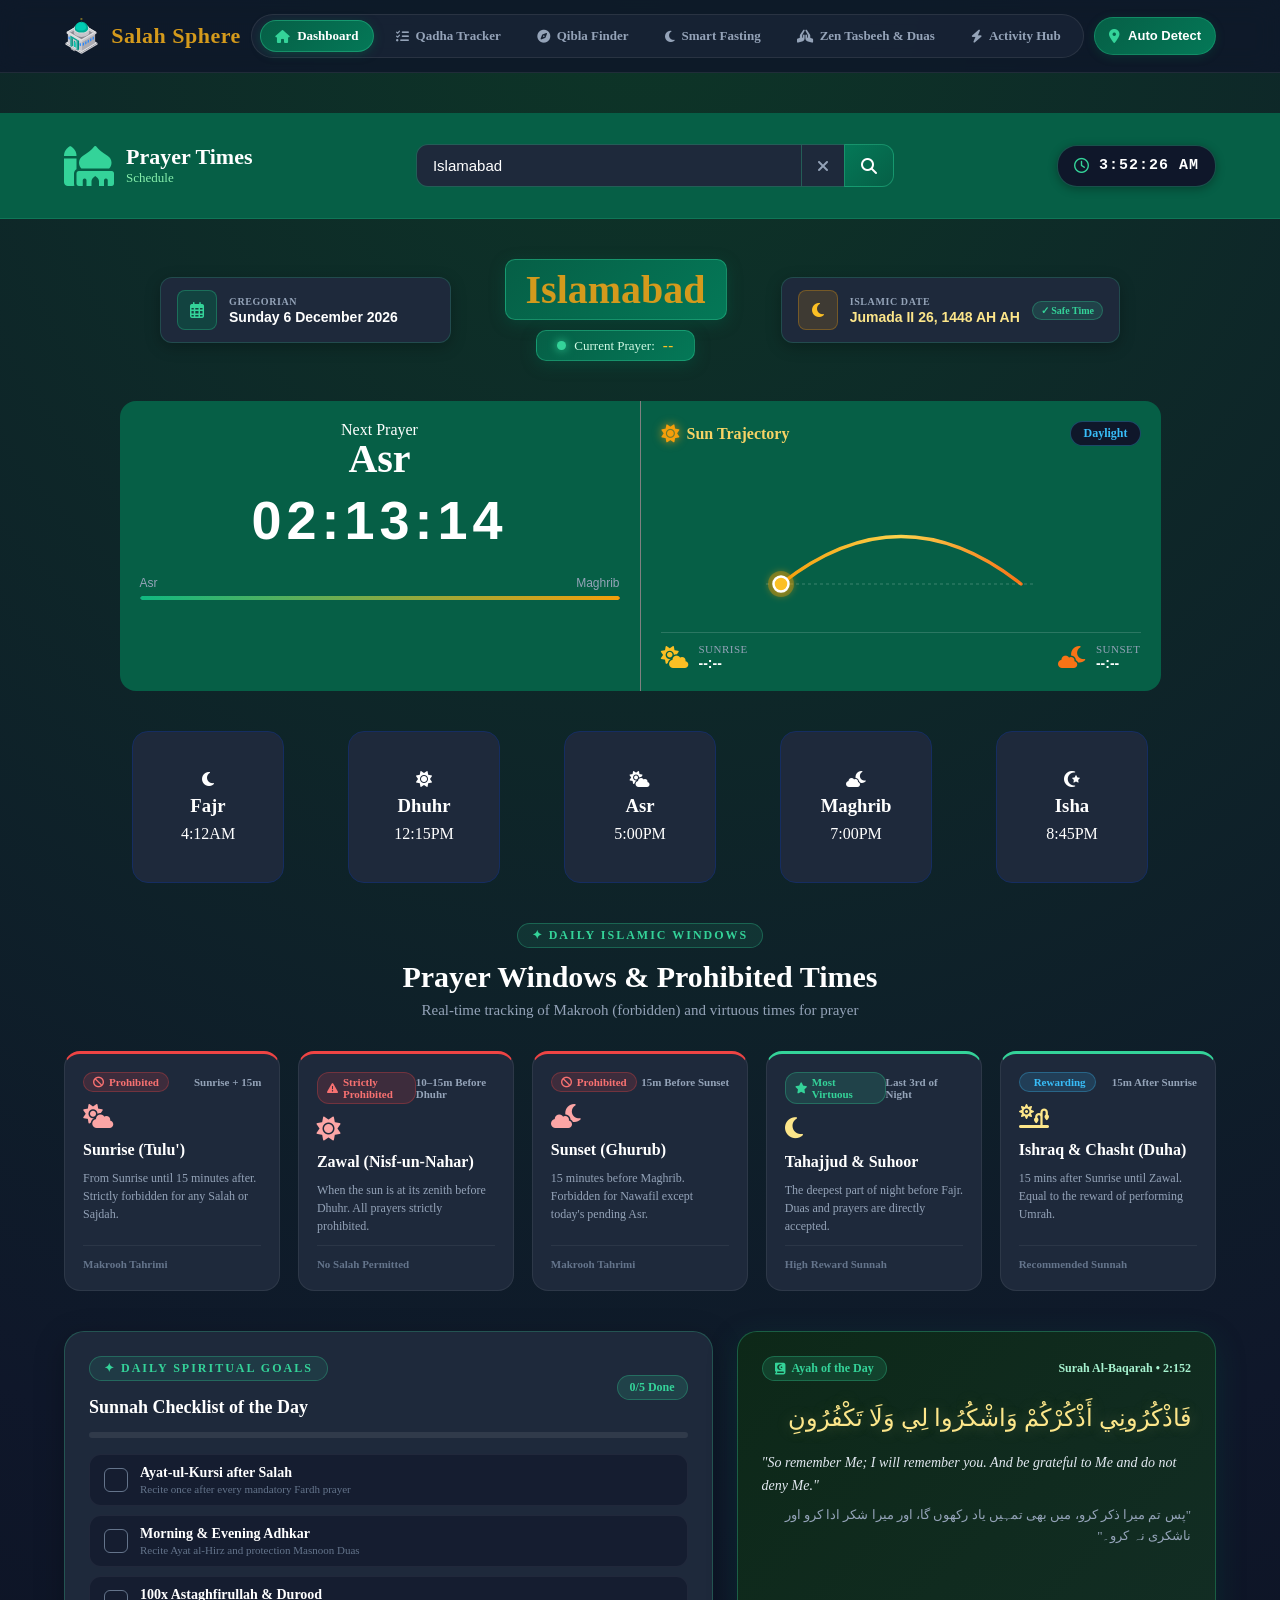
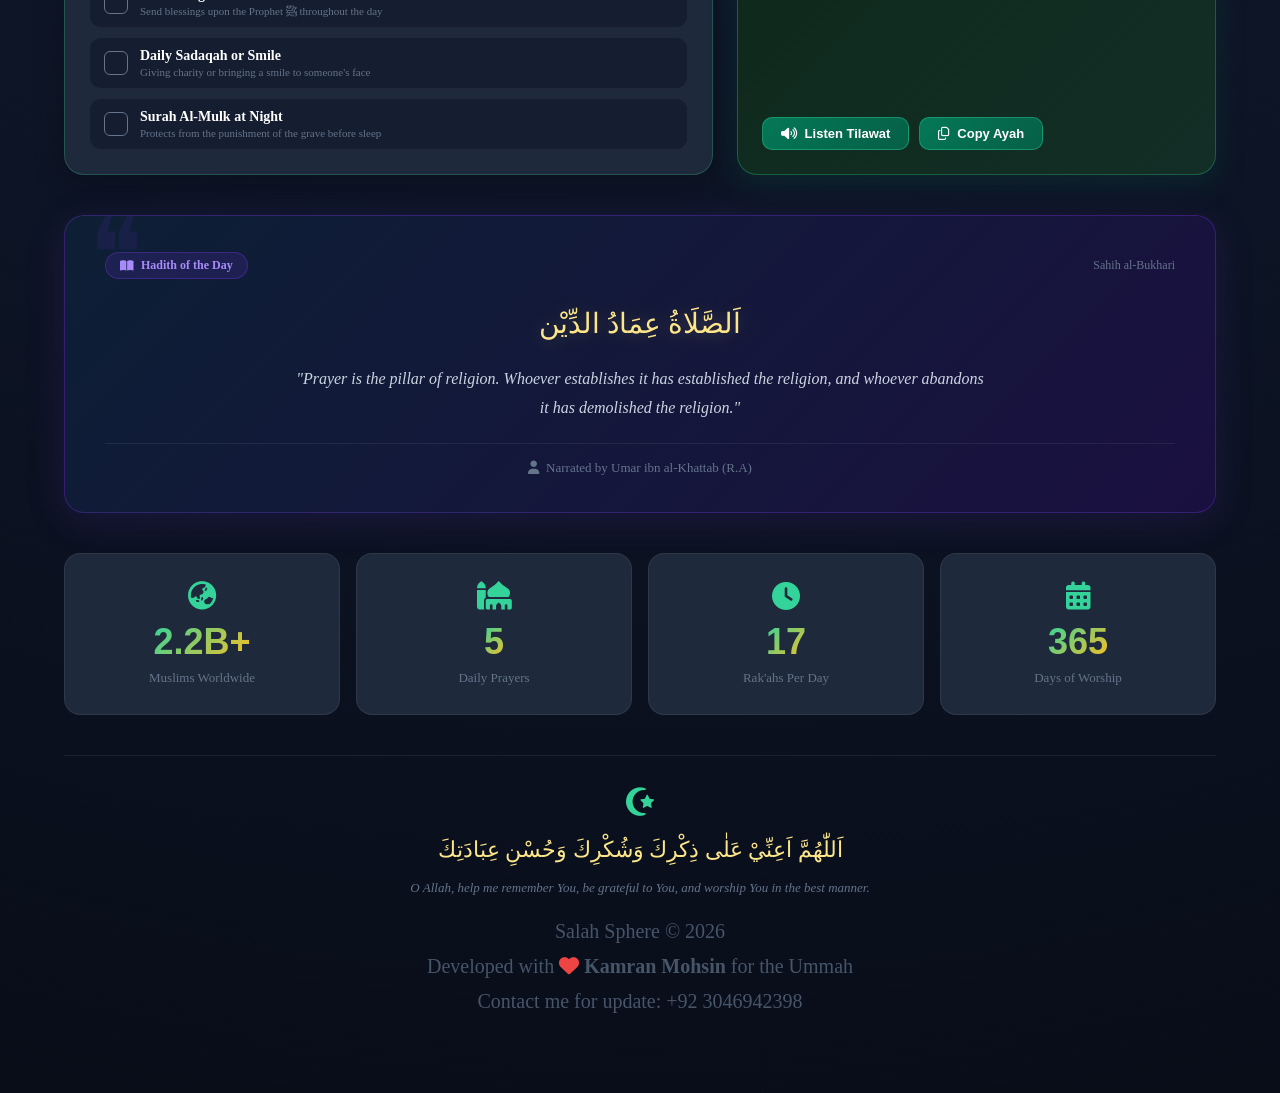
==== index.html @ 82a27ad9 "Renamed main.html to index.html for Vercel" ====
﻿<!doctype html>
<html lang="en">
  <head>
    <meta charset="UTF-8" />
    <meta name="viewport" content="width=device-width, initial-scale=1.0" />
    <title>Prayer Times App</title>
    <link href="style.css" rel="stylesheet" />
    <link
      rel="stylesheet"
      href="https://cdnjs.cloudflare.com/ajax/libs/font-awesome/6.5.1/css/all.min.css"
    />
    <link rel="icon" type="image/png" href="android-chrome-192x192.png" />
  </head>
  <body>
    <div class="map">
      <header>
        <div class="bar">
          <div class="nam">
            <img src="mosque-icon.svg" width="28" height="28" alt="Salah Sphere" />
            <p>Salah Sphere</p>
          </div>
          <nav class="nav-links">
            <a href="main.html" class="nav-item active"><i class="fa-solid fa-house"></i> <span>Dashboard</span></a>
            <a href="qadha.html" class="nav-item"><i class="fa-solid fa-list-check"></i> <span>Qadha Tracker</span></a>
            <a href="qibla.html" class="nav-item"><i class="fa-solid fa-compass"></i> <span>Qibla Finder</span></a>
            <a href="fasting.html" class="nav-item"><i class="fa-solid fa-moon"></i> <span>Smart Fasting</span></a>
            <a href="tasbeeh.html" class="nav-item"><i class="fa-solid fa-hands-praying"></i> <span>Zen Tasbeeh & Duas</span></a>
            <a href="activity.html" class="nav-item"><i class="fa-solid fa-bolt"></i> <span>Activity Hub</span></a>
          </nav>
          <div class="detect">
            <i class="fa-solid fa-location-dot"></i>
            <button class="fetch">Auto Detect</button>
          </div>
        </div>
      </header>
      <div class="second">
        <div class="second-container">
          <div class="navbar">
            <div class="mosq">
              <i class="fa-solid fa-mosque"></i>
              <div class="row">
                <h1>Prayer Times</h1>
                <p>Schedule</p>
              </div>
            </div>
          </div>
          <div class="search">
            <input type="text" value="Islamabad" placeholder="Enter City" />
            <div class="cut">
              <i class="fa-solid fa-xmark"></i>
            </div>
            <div class="glass">
              <i class="fa-solid fa-magnifying-glass"></i>
            </div>
          </div>
          <div class="clock">
            <i class="fa-regular fa-clock"></i>
            <b>3:40</b>
          </div>
        </div>
      </div>
      <div class="location">
        <div class="loc-col date-col">
          <div class="col-icon"><i class="fa-regular fa-calendar-days"></i></div>
          <div class="col-info">
            <span class="col-tag">Gregorian</span>
            <time>Wednesday, 23 September 2026</time>
          </div>
        </div>
        <div class="loc-col city-col">
          <p>Islamabad</p>
          <div class="current-prayer-btn">
            <span class="live-dot"></span>
            <span class="current-label">Current Prayer:</span>
            <span class="current-name">--</span>
          </div>
        </div>
        <div class="loc-col islamic-col">
          <div class="col-icon"><i class="fa-solid fa-moon"></i></div>
          <div class="col-info">
            <span class="col-tag">Islamic Date</span>
            <span class="islamic-date">--</span>
          </div>
          <span class="prayer-status-tag">✓ Safe Time</span>
        </div>
      </div>
      <div class="curve">
        <div class="pray">
          <p>Next Prayer</p>
          <h2>Asr</h2>
          <time>02:13:14</time>
          <div class="progress-container">
            <div class="progress-labels">
              <span class="label-left">Asr</span>
              <span class="label-right">Maghrib</span>
            </div>
            <div class="progress-track">
              <div class="progress-fill"></div>
            </div>
          </div>
        </div>
        <div class="divide"></div>
        <div class="sun">
          <div class="sun-container">
            <div class="sun-header">
              <p><i class="fa-solid fa-sun"></i> Sun Trajectory</p>
              <span class="sun-status">Daylight</span>
            </div>

            <div class="sun-arc-wrapper">
              <svg class="sun-svg" viewBox="0 0 300 130">
                <defs>
                  <linearGradient id="sunGradient" x1="0%" y1="0%" x2="100%" y2="0%">
                    <stop offset="0%" stop-color="#F59E0B" />
                    <stop offset="50%" stop-color="#FCD34D" />
                    <stop offset="100%" stop-color="#F97316" />
                  </linearGradient>
                  <filter id="sunGlow" x="-50%" y="-50%" width="200%" height="200%">
                    <feGaussianBlur stdDeviation="3" result="blur" />
                    <feComposite in="SourceGraphic" in2="blur" operator="over" />
                  </filter>
                </defs>
                <path id="sun-curve-bg" d="M 30,110 Q 150,15 270,110" fill="none" stroke="rgba(255,255,255,0.2)" stroke-dasharray="6,6" stroke-width="2.5" />
                  <path id="sun-curve-progress" d="M 30,110 Q 150,15 270,110" fill="none" stroke="url(#sunGradient)" stroke-width="3.5" stroke-linecap="round" />
                <line x1="15" y1="110" x2="285" y2="110" stroke="rgba(255,255,255,0.15)" stroke-width="1.5" stroke-dasharray="3,3" />
                <g id="moving-sun-group" transform="translate(30, 110)">
                  <circle r="13" fill="rgba(245, 158, 11, 0.35)" filter="url(#sunGlow)"></circle>
                  <circle r="7.5" fill="#FBBF24" stroke="#FFF" stroke-width="2.5"></circle>
                </g>
              </svg>
            </div>
            <div class="sun-times">
              <div class="sun-point sunrise-point">
                <i class="fa-solid fa-cloud-sun"></i>
                <div>
                  <span class="label">Sunrise</span>
                  <span class="time sunrise-time">--:--</span>
                </div>
              </div>
              <div class="sun-point sunset-point">
                <i class="fa-solid fa-cloud-moon"></i>
                <div>
                  <span class="label">Sunset</span>
                  <span class="time sunset-time">--:--</span>
                </div>
              </div>
            </div>
          </div>
        </div>
      </div>
      <div class="prayTimes">
        <div class="fajr">
          <i class="fa-solid fa-moon"></i>
          <h3>Fajr</h3>
          <time>4:12AM</time>
        </div>
        <div class="duhr">
          <i class="fa-solid fa-sun"></i>
          <h3>Dhuhr</h3>
          <time>12:15PM</time>
        </div>
        <div class="asr">
          <i class="fa-solid fa-cloud-sun"></i>
          <h3>Asr</h3>
          <time>5:00PM</time>
        </div>
        <div class="mgrib">
          <i class="fa-solid fa-cloud-moon"></i>
          <h3>Maghrib</h3>
          <time>7:00PM</time>
        </div>
        <div class="isha">
          <i class="fa-solid fa-star-and-crescent"></i>
          <h3>Isha</h3>
          <time>8:45PM</time>
        </div>
      </div>

      <section class="scroll-section windows-section">
        <div class="section-header reveal">
          <span class="section-badge">✦ Daily Islamic Windows</span>
          <h2>Prayer Windows & Prohibited Times</h2>
          <p>Real-time tracking of Makrooh (forbidden) and virtuous times for prayer</p>
        </div>
        <div class="windows-grid">
          <div class="window-card prohibited reveal">
            <div class="window-top">
              <span class="window-badge red"><i class="fa-solid fa-ban"></i> Prohibited</span>
              <span class="window-time" id="tulu-time">Sunrise + 15m</span>
            </div>
            <div class="window-icon"><i class="fa-solid fa-cloud-sun"></i></div>
            <h3>Sunrise (Tulu')</h3>
            <p>From Sunrise until 15 minutes after. Strictly forbidden for any Salah or Sajdah.</p>
            <div class="window-footer"><span class="badge-sub">Makrooh Tahrimi</span></div>
          </div>
          <div class="window-card prohibited reveal">
            <div class="window-top">
              <span class="window-badge red"><i class="fa-solid fa-triangle-exclamation"></i> Strictly Prohibited</span>
              <span class="window-time" id="zawal-window-time">10–15m Before Dhuhr</span>
            </div>
            <div class="window-icon"><i class="fa-solid fa-sun"></i></div>
            <h3>Zawal (Nisf-un-Nahar)</h3>
            <p>When the sun is at its zenith before Dhuhr. All prayers strictly prohibited.</p>
            <div class="window-footer"><span class="badge-sub">No Salah Permitted</span></div>
          </div>
          <div class="window-card prohibited reveal">
            <div class="window-top">
              <span class="window-badge red"><i class="fa-solid fa-ban"></i> Prohibited</span>
              <span class="window-time" id="ghurub-time">15m Before Sunset</span>
            </div>
            <div class="window-icon"><i class="fa-solid fa-cloud-moon"></i></div>
            <h3>Sunset (Ghurub)</h3>
            <p>15 minutes before Maghrib. Forbidden for Nawafil except today's pending Asr.</p>
            <div class="window-footer"><span class="badge-sub">Makrooh Tahrimi</span></div>
          </div>
          <div class="window-card blessed reveal">
            <div class="window-top">
              <span class="window-badge green"><i class="fa-solid fa-star"></i> Most Virtuous</span>
              <span class="window-time" id="tahajjud-time">Last 3rd of Night</span>
            </div>
            <div class="window-icon"><i class="fa-solid fa-moon"></i></div>
            <h3>Tahajjud & Suhoor</h3>
            <p>The deepest part of night before Fajr. Duas and prayers are directly accepted.</p>
            <div class="window-footer"><span class="badge-sub">High Reward Sunnah</span></div>
          </div>
          <div class="window-card blessed reveal">
            <div class="window-top">
              <span class="window-badge blue"><i class="fa-solid fa-sparkles"></i> Rewarding</span>
              <span class="window-time" id="duha-time">15m After Sunrise</span>
            </div>
            <div class="window-icon"><i class="fa-solid fa-sun-plant-wilt"></i></div>
            <h3>Ishraq & Chasht (Duha)</h3>
            <p>15 mins after Sunrise until Zawal. Equal to the reward of performing Umrah.</p>
            <div class="window-footer"><span class="badge-sub">Recommended Sunnah</span></div>
          </div>
        </div>
      </section>
      <section class="scroll-section daily-center-section">
        <div class="center-grid">
          <div class="sunnah-card reveal">
            <div class="sunnah-header">
              <div class="sunnah-title-wrap">
                <span class="section-badge">✦ Daily Spiritual Goals</span>
                <h3>Sunnah Checklist of the Day</h3>
              </div>
              <span class="sunnah-count-badge" id="sunnahProgressBadge">0/5 Done</span>
            </div>
            <div class="sunnah-bar-wrap">
              <div class="sunnah-bar-fill" id="sunnahBarFill"></div>
            </div>
            <div class="sunnah-list" id="sunnahList">
              <div class="sunnah-item" data-id="s1">
                <div class="check-box"><i class="fa-solid fa-check"></i></div>
                <div class="sunnah-info">
                  <b>Ayat-ul-Kursi after Salah</b>
                  <span>Recite once after every mandatory Fardh prayer</span>
                </div>
              </div>
              <div class="sunnah-item" data-id="s2">
                <div class="check-box"><i class="fa-solid fa-check"></i></div>
                <div class="sunnah-info">
                  <b>Morning & Evening Adhkar</b>
                  <span>Recite Ayat al-Hirz and protection Masnoon Duas</span>
                </div>
              </div>
              <div class="sunnah-item" data-id="s3">
                <div class="check-box"><i class="fa-solid fa-check"></i></div>
                <div class="sunnah-info">
                  <b>100x Astaghfirullah & Durood</b>
                  <span>Send blessings upon the Prophet ﷺ throughout the day</span>
                </div>
              </div>
              <div class="sunnah-item" data-id="s4">
                <div class="check-box"><i class="fa-solid fa-check"></i></div>
                <div class="sunnah-info">
                  <b>Daily Sadaqah or Smile</b>
                  <span>Giving charity or bringing a smile to someone's face</span>
                </div>
              </div>
              <div class="sunnah-item" data-id="s5">
                <div class="check-box"><i class="fa-solid fa-check"></i></div>
                <div class="sunnah-info">
                  <b>Surah Al-Mulk at Night</b>
                  <span>Protects from the punishment of the grave before sleep</span>
                </div>
              </div>
            </div>
          </div>
          <div class="ayah-card reveal">
            <div class="ayah-top">
              <span class="ayah-badge"><i class="fa-solid fa-quran"></i> Ayah of the Day</span>
              <span class="ayah-surah">Surah Al-Baqarah • 2:152</span>
            </div>
            <div class="ayah-arabic">فَاذْكُرُونِي أَذْكُرْكُمْ وَاشْكُرُوا لِي وَلَا تَكْفُرُونِ</div>
            <p class="ayah-trans">"So remember Me; I will remember you. And be grateful to Me and do not deny Me."</p>
            <p class="ayah-urdu">"پس تم میرا ذکر کرو، میں بھی تمہیں یاد رکھوں گا، اور میرا شکر ادا کرو اور ناشکری نہ کرو۔"</p>
            <div class="ayah-action-row" style="display:flex;gap:10px;flex-wrap:wrap;">
              <button class="copy-ayah-btn" id="playAyahBtn"><i class="fa-solid fa-volume-high"></i> <span>Listen Tilawat</span></button>
              <button class="copy-ayah-btn" id="copyAyahBtn"><i class="fa-regular fa-copy"></i> <span>Copy Ayah</span></button>
            </div>
          </div>
        </div>
      </section>

      <section class="scroll-section hadith-section reveal">
        <div class="hadith-card">
          <div class="hadith-top">
            <span class="hadith-badge"><i class="fa-solid fa-book-open"></i> Hadith of the Day</span>
            <span class="hadith-src">Sahih al-Bukhari</span>
          </div>
          <div class="hadith-arabic">اَلصَّلَاةُ عِمَادُ الدِّيْن</div>
          <p class="hadith-text">"Prayer is the pillar of religion. Whoever establishes it has established the religion, and whoever abandons it has demolished the religion."</p>
          <div class="hadith-footer">
            <span class="hadith-narrator"><i class="fa-solid fa-user"></i> Narrated by Umar ibn al-Khattab (R.A)</span>
          </div>
        </div>
      </section>

      <section class="scroll-section stats-section">
        <div class="stats-grid">
          <div class="stat-card reveal">
            <i class="fa-solid fa-earth-asia"></i>
            <div class="stat-num">2.2B+</div>
            <div class="stat-label">Muslims Worldwide</div>
          </div>
          <div class="stat-card reveal">
            <i class="fa-solid fa-mosque"></i>
            <div class="stat-num">5</div>
            <div class="stat-label">Daily Prayers</div>
          </div>
          <div class="stat-card reveal">
            <i class="fa-solid fa-clock"></i>
            <div class="stat-num">17</div>
            <div class="stat-label">Rak'ahs Per Day</div>
          </div>
          <div class="stat-card reveal">
            <i class="fa-solid fa-calendar-days"></i>
            <div class="stat-num">365</div>
            <div class="stat-label">Days of Worship</div>
          </div>
        </div>
      </section>

      <footer class="dash-footer reveal">
        <div class="footer-quote">
          <i class="fa-solid fa-star-and-crescent"></i>
          <p>اَللّٰهُمَّ اَعِنِّيْ عَلٰى ذِكْرِكَ وَشُكْرِكَ وَحُسْنِ عِبَادَتِكَ</p>
          <span>O Allah, help me remember You, be grateful to You, and worship You in the best manner.</span>
        </div>
        <div class="footer-links">
          <span>Salah Sphere © 2026</span>
          <span>Developed with <i class="fa-solid fa-heart" style="color:#ef4444"></i> <b>Kamran Mohsin</b> for the Ummah</span>
          <span>Contact me for update: +92 3046942398</span>
        </div>
      </footer>
    </div>
  </body>
  <script src="portfolio.js"></script>
</html>
---- style.css ----
*{
    margin: 0;
    padding: 0;
}
body{
    display: flex;
    justify-content: center;
    align-items: center;
    min-height: 100vh;
}
.map{
    min-height: 100vh;
    width: 100%;
    background: radial-gradient(circle at 50% 0%, #0d3527 0%, #0F172A 55%, #080d18 100%);
    color: #FFFFFF;
    display: flex;
    flex-direction: column;
    align-items: center;
    gap: 2.5rem;
    padding-bottom: 4rem;
}
header{
    width: 100%;
    height: 72px;
    background: rgba(15, 23, 42, 0.85);
    backdrop-filter: blur(12px);
    border-bottom: 1px solid rgba(255, 255, 255, 0.08);
    display: flex;
    justify-content: center;
    align-items: center;
    position: sticky;
    top: 0;
    z-index: 100;
}
.bar{
    width: 90%;
    max-width: 1250px;
    display: flex;
    flex-direction: row;
    align-items: center;
    justify-content: space-between;
}
.nam{
    display: flex;
    align-items: center;
    gap: 12px;
    cursor: pointer;
}
.nam img{
    height: 2.2rem;
    width: 2.2rem;
    border-radius: 6px;
}
.nam p{
    color: #d49a1c;
    font-weight: 800;
    font-size: 22px;
    letter-spacing: 0.5px;
}
.nav-links{
    display: flex;
    align-items: center;
    gap: 8px;
    background: rgba(30, 41, 59, 0.6);
    padding: 5px 8px;
    border-radius: 30px;
    border: 1px solid rgba(255, 255, 255, 0.08);
}
.nav-item{
    display: flex;
    align-items: center;
    gap: 7px;
    color: #94a3b8;
    text-decoration: none;
    padding: 7px 14px;
    border-radius: 20px;
    font-size: 13px;
    font-weight: 600;
    transition: all 0.25s ease;
}
.nav-item i{
    font-size: 13px;
}
.nav-item:hover{
    color: #ffffff;
    background: rgba(255, 255, 255, 0.08);
}
.nav-item.active{
    color: #ffffff;
    background: linear-gradient(135deg, #065F46 0%, #047857 100%);
    border: 1px solid rgba(52, 211, 153, 0.4);
    box-shadow: 0 2px 10px rgba(6, 95, 70, 0.5);
}
.nav-item.active i{
    color: #34d399;
}
.detect{
    display: flex;
    background: linear-gradient(135deg, #065F46 0%, #047857 100%);
    height: 2.3rem;
    padding: 0 14px;
    gap: 8px;
    justify-content: center;
    align-items: center;
    border-radius: 20px;
    border: 1px solid rgba(52, 211, 153, 0.3);
    box-shadow: 0 2px 10px rgba(6, 95, 70, 0.3);
    transition: all 0.25s ease;
    cursor: pointer;
}
.detect:hover{
    transform: translateY(-2px);
    box-shadow: 0 4px 15px rgba(16, 185, 129, 0.4);
    border-color: #34d399;
}
.detect i{
    color: #34d399;
    font-size: 14px;
}
.detect button{
    background: transparent;
    color: #FFFFFF;
    outline: none;
    border: none;
    font-size: 13px;
    font-weight: 700;
    cursor: pointer;
}
.second{
    width: 100%;
    min-height: 85px;
    display: flex;
    justify-content: center;
    align-items: center;
    background: #065F46;
    border-bottom: 1px solid rgba(52, 211, 153, 0.2);
    padding: 10px 0;
}
.second-container{
    width: 90%;
    max-width: 1250px;
    display: flex;
    justify-content: space-between;
    align-items: center;
}
.navbar{
    display: flex;
    flex-direction: column;
    justify-content: center;
}
.mosq{
    display: flex;
    flex-direction: row;
    align-items: center;
    gap: 12px;
}
.mosq i{
    font-size: 40px;
    color: #34d399;
}
.mosq h1{
    font-size: 22px;
    font-weight: 800;
    color: #ffffff;
    line-height: 1.1;
}
.mosq p{
    font-size: 13px;
    color: #86efac;
}
.search{
    display: flex;
    flex-direction: row;
    align-items: center;
    background: transparent;
    position: relative;
}
.search input{
    height: 1.4rem;
    width: 22rem;
    color: #ffffff;
    background-color: #1E293B;
    font-size: 15px;
    padding: 0.6rem 1rem;
    border-radius: 12px;
    border: 1px solid rgba(52, 211, 153, 0.3);
    outline: none;
    border-top-right-radius: 0;
    border-bottom-right-radius: 0;
    transition: all 0.3s ease;
}
.search input:focus{
    border-color: #34d399;
    box-shadow: 0 0 10px rgba(52, 211, 153, 0.3);
}
.search .cut{
    display: flex;
    justify-content: center;
    align-items: center;
    height: 2.6rem;
    width: 2.6rem;
    background-color: #1E293B;
    border: 1px solid rgba(52, 211, 153, 0.3);
    border-left: none;
    border-right: none;
    color: #94a3b8;
    cursor: pointer;
    transition: all 0.2s ease;
}
.search .cut:hover{
    color: #ef4444;
}
.search .glass{
    display: flex;
    justify-content: center;
    align-items: center;
    height: 2.6rem;
    width: 3rem;
    background: linear-gradient(135deg, #047857 0%, #065F46 100%);
    border: 1px solid rgba(52, 211, 153, 0.4);
    border-top-right-radius: 12px;
    border-bottom-right-radius: 12px;
    color: #ffffff;
    cursor: pointer;
    transition: all 0.2s ease;
}
.search .glass:hover{
    background: #10b981;
}
.clock{
    height: 40px;
    padding: 0 16px;
    background-color: #0F172A;
    border: 1px solid rgba(52, 211, 153, 0.3);
    justify-content: center;
    align-items: center;
    display: flex;
    gap: 10px;
    border-radius: 20px;
    box-shadow: 0 2px 10px rgba(0, 0, 0, 0.3);
}
.clock i{
    color: #34d399;
    font-size: 15px;
}
.clock b{
    font-family: 'Poppins', monospace;
    font-size: 15px;
    letter-spacing: 1px;
    color: #ffffff;
}
.location p{
    font-weight: bolder;
    color: rgb(212, 154, 28);
    font-size: 40px;
    box-shadow: 0 4px 15px rgba(6, 95, 70, 0.4);
     background: linear-gradient(135deg, #065F46 0%, #047857 100%);
    border: 1px solid rgba(52, 211, 153, 0.4);
    padding: 6px 20px;
    border-radius: 10px;
    transition: all 0.3s ease;
}
.location {
    width: 60rem;
    display: flex;
    flex-direction: row;
    justify-content: space-between;
    align-items: center;
    gap: 1.5rem;
}
.loc-col {
    flex: 1;
    display: flex;
    align-items: center;
    gap: 12px;
    background: #1E293B;
    border: 1px solid rgba(52, 211, 153, 0.2);
    padding: 12px 16px;
    border-radius: 12px;
    box-shadow: 0 4px 15px rgba(0, 0, 0, 0.25);
    transition: all 0.3s ease;
}
.loc-col:hover {
    border-color: rgba(52, 211, 153, 0.5);
    transform: translateY(-2px);
}
.city-col {
    flex: 1.1;
    flex-direction: column;
    justify-content: center;
    background: transparent;
    border: none;
    box-shadow: none;
    padding: 0;
    gap: 6px;
}
.city-col:hover {
    transform: none;
    border-color: transparent;
}
.col-icon {
    height: 38px;
    width: 38px;
    min-width: 38px;
    background: rgba(6, 95, 70, 0.5);
    border: 1px solid rgba(52, 211, 153, 0.3);
    border-radius: 8px;
    display: flex;
    justify-content: center;
    align-items: center;
    color: #34d399;
    font-size: 16px;
}
.islamic-col .col-icon {
    color: #fbbf24;
    background: rgba(245, 158, 11, 0.15);
    border-color: rgba(245, 158, 11, 0.3);
}
.col-info {
    display: flex;
    flex-direction: column;
    gap: 2px;
}
.col-tag {
    font-size: 10px;
    text-transform: uppercase;
    letter-spacing: 0.6px;
    color: #94a3b8;
    font-weight: 600;
}
.location time, .islamic-date {
    font-size: 14px;
    font-weight: 700;
    color: #ffffff;
    font-family: 'Poppins', sans-serif;
    white-space: nowrap;
}
.islamic-date {
    color: #fde68a;
}
.prayer-status-tag {
    margin-left: auto;
    font-size: 10px;
    font-weight: 600;
    color: #34d399;
    background: rgba(52, 211, 153, 0.15);
    border: 1px solid rgba(52, 211, 153, 0.3);
    padding: 3px 8px;
    border-radius: 12px;
    white-space: nowrap;
}
.current-prayer-btn {
    display: inline-flex;
    align-items: center;
    gap: 8px;
    background: linear-gradient(135deg, #065F46 0%, #047857 100%);
    border: 1px solid rgba(52, 211, 153, 0.4);
    padding: 6px 20px;
    border-radius: 10px;
    color: #ffffff;
    box-shadow: 0 4px 15px rgba(6, 95, 70, 0.4);
    margin-top: 4px;
    transition: all 0.3s ease;
}
.current-prayer-btn:hover,.location p:hover {
    transform: translateY(-2px);
    box-shadow: 0 6px 20px rgba(16, 185, 129, 0.5);
    border-color: #34d399;
}
.current-prayer-btn .live-dot {
    height: 9px;
    width: 9px;
    background-color: #34d399;
    border-radius: 50%;
    display: inline-block;
    box-shadow: 0 0 10px #34d399;
    animation: pulse-dot 1.8s infinite;
}
@keyframes pulse-dot {
    0% { transform: scale(0.95); box-shadow: 0 0 0 0 rgba(52, 211, 153, 0.7); }
    70% { transform: scale(1.15); box-shadow: 0 0 0 7px rgba(52, 211, 153, 0); }
    100% { transform: scale(0.95); box-shadow: 0 0 0 0 rgba(52, 211, 153, 0); }
}
.current-prayer-btn .current-label {
    font-size: 13px;
    color: #d1fae5;
    font-weight: 500;
}
.current-prayer-btn .current-name {
    font-size: 15px;
    font-weight: 700;
    color: #fbbf24;
    letter-spacing: 0.5px;
}
.curve{
    display: flex;
    flex-direction: row;
}
.pray{
    height: 250px;
    width: 30rem;
    background-color: #065F46;
    display: flex;
    flex-direction: column;
    align-items: center;
    /* margin-right: 14rem; */
    border-radius: 1rem;
    padding: 20px;
    border-top-right-radius: 0%;
    border-bottom-right-radius: 0%;
}
.sun{
    height: 250px;
    width: 30rem;
    background-color: #065F46;
    padding: 20px;
    border-radius: 1rem;
    border-top-left-radius: 0%;
    border-bottom-left-radius: 0%;
    display: flex;
    flex-direction: column;
}
.sun-container {
    height: 100%;
    width: 100%;
    display: flex;
    flex-direction: column;
    justify-content: space-between;
}
/*Title and Daylight status badge */
.sun-header {
    display: flex;
    justify-content: space-between;
    align-items: center;
}
.sun-header p {
    font-size: 16px;
    font-weight: bold;
    color: #f6d365;
    display: flex;
    align-items: center;
    gap: 8px;
}
.sun-header p i {
    color: #f59e0b;
    font-size: 18px;
    filter: drop-shadow(0 0 5px rgba(245, 158, 11, 0.8));
}
.sun-status {
    background-color: #0F172A;
    color: #38bdf8;
    padding: 4px 12px;
    border-radius: 15px;
    font-size: 12px;
    font-weight: 600;
    border: 1px solid rgba(56, 189, 248, 0.3);
}

/* Arc Wrapper & SVG Curve */
.sun-arc-wrapper {
    width: 100%;
    display: flex;
    justify-content: center;
    align-items: center;
    margin: 5px 0;
}
.sun-svg {
    width: 100%;
    height: 130px;
    overflow: visible;
}

/* Bottom Sunrise and Sunset Points */
.sun-times {
    display: flex;
    justify-content: space-between;
    align-items: center;
    border-top: 1px solid rgba(255, 255, 255, 0.15);
    padding-top: 10px;
}
.sun-point {
    display: flex;
    align-items: center;
    gap: 10px;
}
.sun-point i {
    font-size: 22px;
}
.sunrise-point i {
    color: #fbbf24;
}
.sunset-point i {
    color: #f97316;
}
.sun-point .label {
    display: block;
    font-size: 11px;
    color: #94a3b8;
    text-transform: uppercase;
    letter-spacing: 0.5px;
}
.sun-point .time {
    display: block;
    font-size: 14px;
    font-weight: bold;
    color: #ffffff;
    font-family: 'Poppins', sans-serif;
}
.divide{
    width: 1px;
    height: 290px;
    background-color: gray;
}
.pray h2{
    font-weight: 800;
    font-weight: bolder;
    font-size: 40px;
    line-height: 1;
}
.pray time{
    font-weight: bolder;
    font-size: 54px;
    font-weight: 800;
    letter-spacing: 5px;
    font-variant-numeric: tabular-nums;
    font-family: 'Poppins', sans-serif;
    margin-top: 10px;
}
.progress-container {
  width: 100%;
  margin-top: 25px;
  font-family: sans-serif;
}
.progress-labels {
  display: flex;
  justify-content: space-between;
  margin-bottom: 6px;
  font-size: 12px;
  color: #94a3b8; 
  font-weight: 500;
}
.progress-track {
  width: 100%;
  height: 4px;
  background-color: #1e293b; 
  border-radius: 10px;
  overflow: hidden;
}
.progress-fill {
  height: 100%;
  background: linear-gradient(90deg, #10b981 0%, #f59e0b 100%); 
  border-radius: 10px;
  transition: width 0.4s ease-in-out;
}
.fajr,.duhr,.asr,.mgrib,.isha{
    height: 150px;
    width: 150px;
    background-color: #1E293B;
    border: 1px solid rgb(21, 45, 97);
    border-radius: 1rem;
    display: flex;
    flex-direction: column;
    justify-content: center;
    align-items: center;
    gap: 0.50rem;
    transition: all 0.3s ease-in-out;
}
.prayTimes{
    display: flex;
    gap: 4rem;
}
.prayTimes .active-prayer {
    border-color: #22c55e !important;
    background: linear-gradient(180deg, #0d3822 0%, #082114 100%) !important;
    box-shadow: 0 0 10px rgba(34, 197, 94, 0.6), inset 0 0 10px rgba(34, 197, 94, 0.25);
    transform: translateY(1px) scale(1.00);
}
.prayTimes .active-prayer i {
    color: #4ade80 !important;
    filter: drop-shadow(0 0 6px rgba(74, 222, 128, 0.8));
}
.prayTimes .active-prayer h3 {
    color: #ffffff;
    font-weight: bold;
}
.prayTimes .active-prayer time {
    color: #86efac;
    font-weight: bold;
}
.reveal {
    opacity: 0;
    transform: translateY(40px);
    transition: opacity 0.7s ease, transform 0.7s ease;
}
.reveal.visible {
    opacity: 1;
    transform: translateY(0);
}
.scroll-section {
    width: 90%;
    max-width: 1250px;
}
.section-header {
    text-align: center;
    margin-bottom: 2rem;
}
.section-badge {
    font-size: 12px;
    font-weight: 700;
    color: #34d399;
    letter-spacing: 2px;
    text-transform: uppercase;
    background: rgba(52, 211, 153, 0.1);
    border: 1px solid rgba(52, 211, 153, 0.3);
    padding: 4px 14px;
    border-radius: 20px;
    display: inline-block;
    margin-bottom: 12px;
}
.section-header h2 {
    font-size: 30px;
    font-weight: 800;
    color: #ffffff;
    margin-bottom: 8px;
}
.section-header p {
    font-size: 15px;
    color: #94a3b8;
    background: none;
    border: none;
    box-shadow: none;
    padding: 0;
    border-radius: 0;
}
.windows-grid {
    display: grid;
    grid-template-columns: repeat(auto-fit, minmax(200px, 1fr));
    gap: 1.1rem;
}
.window-card {
    background: #1E293B;
    border: 1px solid rgba(255,255,255,0.07);
    border-radius: 16px;
    padding: 18px;
    display: flex;
    flex-direction: column;
    gap: 10px;
    position: relative;
    transition: all 0.3s ease;
}
.window-card:hover {
    transform: translateY(-4px);
    box-shadow: 0 10px 25px rgba(0,0,0,0.3);
}
.window-card.prohibited {
    border-top: 3px solid #ef4444;
}
.window-card.prohibited:hover {
    border-color: #ef4444;
    box-shadow: 0 10px 25px rgba(239, 68, 68, 0.15);
}
.window-card.blessed {
    border-top: 3px solid #34d399;
}
.window-card.blessed:hover {
    border-color: #34d399;
    box-shadow: 0 10px 25px rgba(52, 211, 153, 0.15);
}
.window-top {
    display: flex;
    justify-content: space-between;
    align-items: center;
}
.window-badge {
    font-size: 11px;
    font-weight: 700;
    padding: 3px 9px;
    border-radius: 12px;
    display: flex;
    align-items: center;
    gap: 5px;
}
.window-badge.red {
    color: #f87171;
    background: rgba(239, 68, 68, 0.15);
    border: 1px solid rgba(239, 68, 68, 0.3);
}
.window-badge.green {
    color: #34d399;
    background: rgba(52, 211, 153, 0.15);
    border: 1px solid rgba(52, 211, 153, 0.3);
}
.window-badge.blue {
    color: #38bdf8;
    background: rgba(56, 189, 248, 0.15);
    border: 1px solid rgba(56, 189, 248, 0.3);
}
.window-time {
    font-size: 11px;
    color: #94a3b8;
    font-weight: 600;
}
.window-icon {
    font-size: 24px;
    color: #fde68a;
    margin-top: 2px;
}
.window-card.prohibited .window-icon {
    color: #fca5a5;
}
.window-card h3 {
    font-size: 16px;
    font-weight: 700;
    color: #ffffff;
}
.window-card p {
    font-size: 12px;
    color: #94a3b8;
    line-height: 1.5;
    background: none;
    border: none;
    padding: 0;
    box-shadow: none;
}
.window-footer {
    margin-top: auto;
    padding-top: 8px;
    border-top: 1px solid rgba(255,255,255,0.06);
}
.badge-sub {
    font-size: 11px;
    font-weight: 600;
    color: #64748b;
}
.daily-center-section {
    padding: 0;
}
.center-grid {
    display: grid;
    grid-template-columns: 1.15fr 0.85fr;
    gap: 1.5rem;
}
.sunnah-card {
    background: #1E293B;
    border: 1px solid rgba(52, 211, 153, 0.25);
    border-radius: 20px;
    padding: 24px;
    box-shadow: 0 8px 30px rgba(0,0,0,0.25);
}
.sunnah-header {
    display: flex;
    justify-content: space-between;
    align-items: center;
    margin-bottom: 14px;
}
.sunnah-title-wrap h3 {
    font-size: 18px;
    font-weight: 800;
    color: #ffffff;
    margin-top: 4px;
}
.sunnah-count-badge {
    font-size: 12px;
    font-weight: 700;
    color: #34d399;
    background: rgba(52, 211, 153, 0.15);
    border: 1px solid rgba(52, 211, 153, 0.3);
    padding: 4px 12px;
    border-radius: 14px;
}
.sunnah-bar-wrap {
    height: 6px;
    width: 100%;
    background: rgba(255,255,255,0.08);
    border-radius: 10px;
    overflow: hidden;
    margin-bottom: 16px;
}
.sunnah-bar-fill {
    height: 100%;
    width: 0%;
    background: linear-gradient(90deg, #10b981, #34d399);
    border-radius: 10px;
    transition: width 0.4s ease;
}
.sunnah-list {
    display: flex;
    flex-direction: column;
    gap: 9px;
}
.sunnah-item {
    display: flex;
    align-items: center;
    gap: 12px;
    padding: 10px 14px;
    background: rgba(15, 23, 42, 0.6);
    border: 1px solid rgba(255,255,255,0.05);
    border-radius: 12px;
    cursor: pointer;
    transition: all 0.2s ease;
}
.sunnah-item:hover {
    background: rgba(15, 23, 42, 0.9);
    border-color: rgba(52, 211, 153, 0.3);
    transform: translateX(3px);
}
.sunnah-item .check-box {
    height: 22px;
    width: 22px;
    min-width: 22px;
    border-radius: 6px;
    border: 1.5px solid #64748b;
    display: flex;
    justify-content: center;
    align-items: center;
    color: transparent;
    font-size: 11px;
    transition: all 0.2s ease;
}
.sunnah-item.done .check-box {
    background: #10b981;
    border-color: #10b981;
    color: #ffffff;
}
.sunnah-info {
    display: flex;
    flex-direction: column;
    gap: 2px;
}
.sunnah-info b {
    font-size: 14px;
    color: #ffffff;
    font-weight: 600;
    transition: color 0.2s ease;
}
.sunnah-item.done .sunnah-info b {
    color: #94a3b8;
    text-decoration: line-through;
}
.sunnah-info span {
    font-size: 11px;
    color: #64748b;
}
.ayah-card {
    background: linear-gradient(135deg, #0d2818 0%, #132e26 100%);
    border: 1px solid rgba(52, 211, 153, 0.3);
    border-radius: 20px;
    padding: 24px;
    display: flex;
    flex-direction: column;
    justify-content: space-between;
    box-shadow: 0 8px 30px rgba(6, 95, 70, 0.25);
}
.ayah-top {
    display: flex;
    justify-content: space-between;
    align-items: center;
    margin-bottom: 16px;
}
.ayah-badge {
    font-size: 12px;
    font-weight: 700;
    color: #34d399;
    background: rgba(52, 211, 153, 0.15);
    border: 1px solid rgba(52, 211, 153, 0.3);
    padding: 4px 12px;
    border-radius: 14px;
    display: flex;
    align-items: center;
    gap: 6px;
}
.ayah-surah {
    font-size: 12px;
    color: #a7f3d0;
    font-weight: 600;
}
.ayah-arabic {
    font-size: 24px;
    color: #fde68a;
    font-family: 'Amiri', 'Traditional Arabic', serif;
    direction: rtl;
    line-height: 1.8;
    margin-bottom: 12px;
    text-shadow: 0 0 15px rgba(253, 230, 138, 0.25);
}
.ayah-trans {
    font-size: 14px;
    color: #e2e8f0;
    line-height: 1.6;
    margin-bottom: 8px;
    font-style: italic;
    background: none;
    border: none;
    padding: 0;
    box-shadow: none;
}
.ayah-urdu {
    font-size: 13px;
    color: #94a3b8;
    direction: rtl;
    line-height: 1.6;
    margin-bottom: 18px;
    font-family: 'Amiri', serif;
    background: none;
    border: none;
    padding: 0;
    box-shadow: none;
}
.ayah-action-row {
    margin-top: auto;
}
.copy-ayah-btn {
    background: linear-gradient(135deg, #047857 0%, #065F46 100%);
    color: #ffffff;
    border: 1px solid rgba(52, 211, 153, 0.4);
    padding: 8px 18px;
    border-radius: 10px;
    cursor: pointer;
    display: inline-flex;
    align-items: center;
    gap: 8px;
    font-weight: 600;
    font-size: 13px;
    transition: all 0.2s ease;
}
.copy-ayah-btn:hover {
    background: #10b981;
    transform: translateY(-2px);
    box-shadow: 0 4px 15px rgba(16, 185, 129, 0.4);
}
.current-prayer-btn.no-prayer-active {
    background: linear-gradient(135deg, #1e293b 0%, #334155 100%);
    border-color: rgba(245, 158, 11, 0.4);
    box-shadow: 0 4px 15px rgba(0, 0, 0, 0.3);
}
.current-prayer-btn.no-prayer-active .live-dot {
    background-color: #f59e0b;
    box-shadow: 0 0 10px #f59e0b;
    animation: pulse-amber 1.8s infinite;
}
@keyframes pulse-amber {
    0% { transform: scale(0.95); box-shadow: 0 0 0 0 rgba(245, 158, 11, 0.7); }
    70% { transform: scale(1.15); box-shadow: 0 0 0 7px rgba(245, 158, 11, 0); }
    100% { transform: scale(0.95); box-shadow: 0 0 0 0 rgba(245, 158, 11, 0); }
}
@media (max-width: 900px) {
    .center-grid {
        grid-template-columns: 1fr;
    }
}
.hadith-section {
    padding: 0;
}
.hadith-card {
    background: linear-gradient(135deg, #0d1f35 0%, #1a1040 100%);
    border: 1px solid rgba(124, 58, 237, 0.3);
    border-radius: 20px;
    padding: 36px 40px;
    text-align: center;
    box-shadow: 0 8px 40px rgba(124, 58, 237, 0.15);
    position: relative;
    overflow: hidden;
}
.hadith-card::after {
    content: '❝';
    position: absolute;
    top: -10px;
    left: 24px;
    font-size: 100px;
    color: rgba(124, 58, 237, 0.1);
    font-family: serif;
    line-height: 1;
}
.hadith-top {
    display: flex;
    justify-content: space-between;
    align-items: center;
    margin-bottom: 20px;
}
.hadith-badge {
    font-size: 12px;
    font-weight: 700;
    color: #a78bfa;
    background: rgba(124, 58, 237, 0.15);
    border: 1px solid rgba(124, 58, 237, 0.3);
    padding: 5px 14px;
    border-radius: 20px;
    display: flex;
    align-items: center;
    gap: 7px;
}
.hadith-src {
    font-size: 12px;
    color: #64748b;
}
.hadith-arabic {
    font-size: 28px;
    color: #fde68a;
    font-family: 'Amiri', 'Traditional Arabic', serif;
    direction: rtl;
    margin-bottom: 16px;
    line-height: 1.8;
    text-shadow: 0 0 20px rgba(253, 230, 138, 0.3);
}
.hadith-text {
    font-size: 16px;
    color: #cbd5e1;
    line-height: 1.8;
    font-style: italic;
    max-width: 700px;
    margin: 0 auto 20px;
}
.hadith-footer {
    border-top: 1px solid rgba(255,255,255,0.07);
    padding-top: 16px;
}
.hadith-narrator {
    font-size: 13px;
    color: #64748b;
    display: flex;
    align-items: center;
    gap: 7px;
    justify-content: center;
}
.stats-section {
    padding: 0;
}
.stats-grid {
    display: grid;
    grid-template-columns: repeat(4, 1fr);
    gap: 1rem;
}
.stat-card {
    background: #1E293B;
    border: 1px solid rgba(255,255,255,0.07);
    border-radius: 16px;
    padding: 28px 20px;
    text-align: center;
    display: flex;
    flex-direction: column;
    align-items: center;
    gap: 10px;
    transition: all 0.3s ease;
}
.stat-card:hover {
    transform: translateY(-5px);
    border-color: rgba(52, 211, 153, 0.4);
    box-shadow: 0 8px 30px rgba(52, 211, 153, 0.1);
}
.stat-card i {
    font-size: 28px;
    color: #34d399;
    margin-bottom: 4px;
}
.stat-num {
    font-size: 36px;
    font-weight: 900;
    color: #ffffff;
    font-family: 'Poppins', sans-serif;
    line-height: 1;
    background: linear-gradient(135deg, #34d399, #fbbf24);
    -webkit-background-clip: text;
    -webkit-text-fill-color: transparent;
    background-clip: text;
}
.stat-label {
    font-size: 13px;
    color: #64748b;
    font-weight: 500;
}
.dash-footer {
    width: 90%;
    max-width: 1250px;
    border-top: 1px solid rgba(255,255,255,0.07);
    padding: 32px 0 16px;
    text-align: center;
}
.footer-quote i {
    font-size: 28px;
    color: #34d399;
    margin-bottom: 14px;
}
.footer-quote p {
    font-size: 22px;
    color: #fde68a;
    font-family: 'Amiri', serif;
    direction: rtl;
    line-height: 1.8;
    margin-bottom: 10px;
    background: none;
    border: none;
    box-shadow: none;
    padding: 0;
}
.footer-quote span {
    font-size: 13px;
    color: #64748b;
    font-style: italic;
    display: block;
    margin-bottom: 24px;
}
.footer-links {
    display: flex;
    justify-content: center;
    align-items: center;
    gap: 12px;
    font-size: 20px;
    flex-direction: column;
    color: #475569;
}
@media (max-width: 1024px) {
    .bar {
        width: 95%;
    }
    .center-grid {
        grid-template-columns: 1fr;
    }
}
@media (max-width: 860px) {
    .bar {
        flex-wrap: wrap;
        gap: 12px;
        padding: 10px 0;
    }
    .nav-links {
        order: 3;
        width: 100%;
        overflow-x: auto;
        justify-content: flex-start;
        scrollbar-width: none;
        padding: 6px;
    }
    .nav-links::-webkit-scrollbar {
        display: none;
    }
    .nav-item {
        white-space: nowrap;
        padding: 6px 12px;
        font-size: 12px;
    }
    .prayTimes {
        flex-wrap: wrap;
        justify-content: center;
        gap: 1rem;
    }
    .second-container {
        flex-direction: column;
        align-items: stretch;
        gap: 12px;
    }
    .stats-grid {
        grid-template-columns: repeat(2, 1fr);
    }
}
@media (max-width: 520px) {
    .fajr, .duhr, .asr, .mgrib, .isha {
        width: 105px;
        height: 105px;
    }
    .fajr h3, .duhr h3, .asr h3, .mgrib h3, .isha h3 {
        font-size: 13px;
    }
    .pray time {
        font-size: 40px;
    }
    .stats-grid {
        grid-template-columns: 1fr;
    }
    .hadith-card {
        padding: 24px 18px;
    }
    .hadith-arabic {
        font-size: 22px;
    }
}
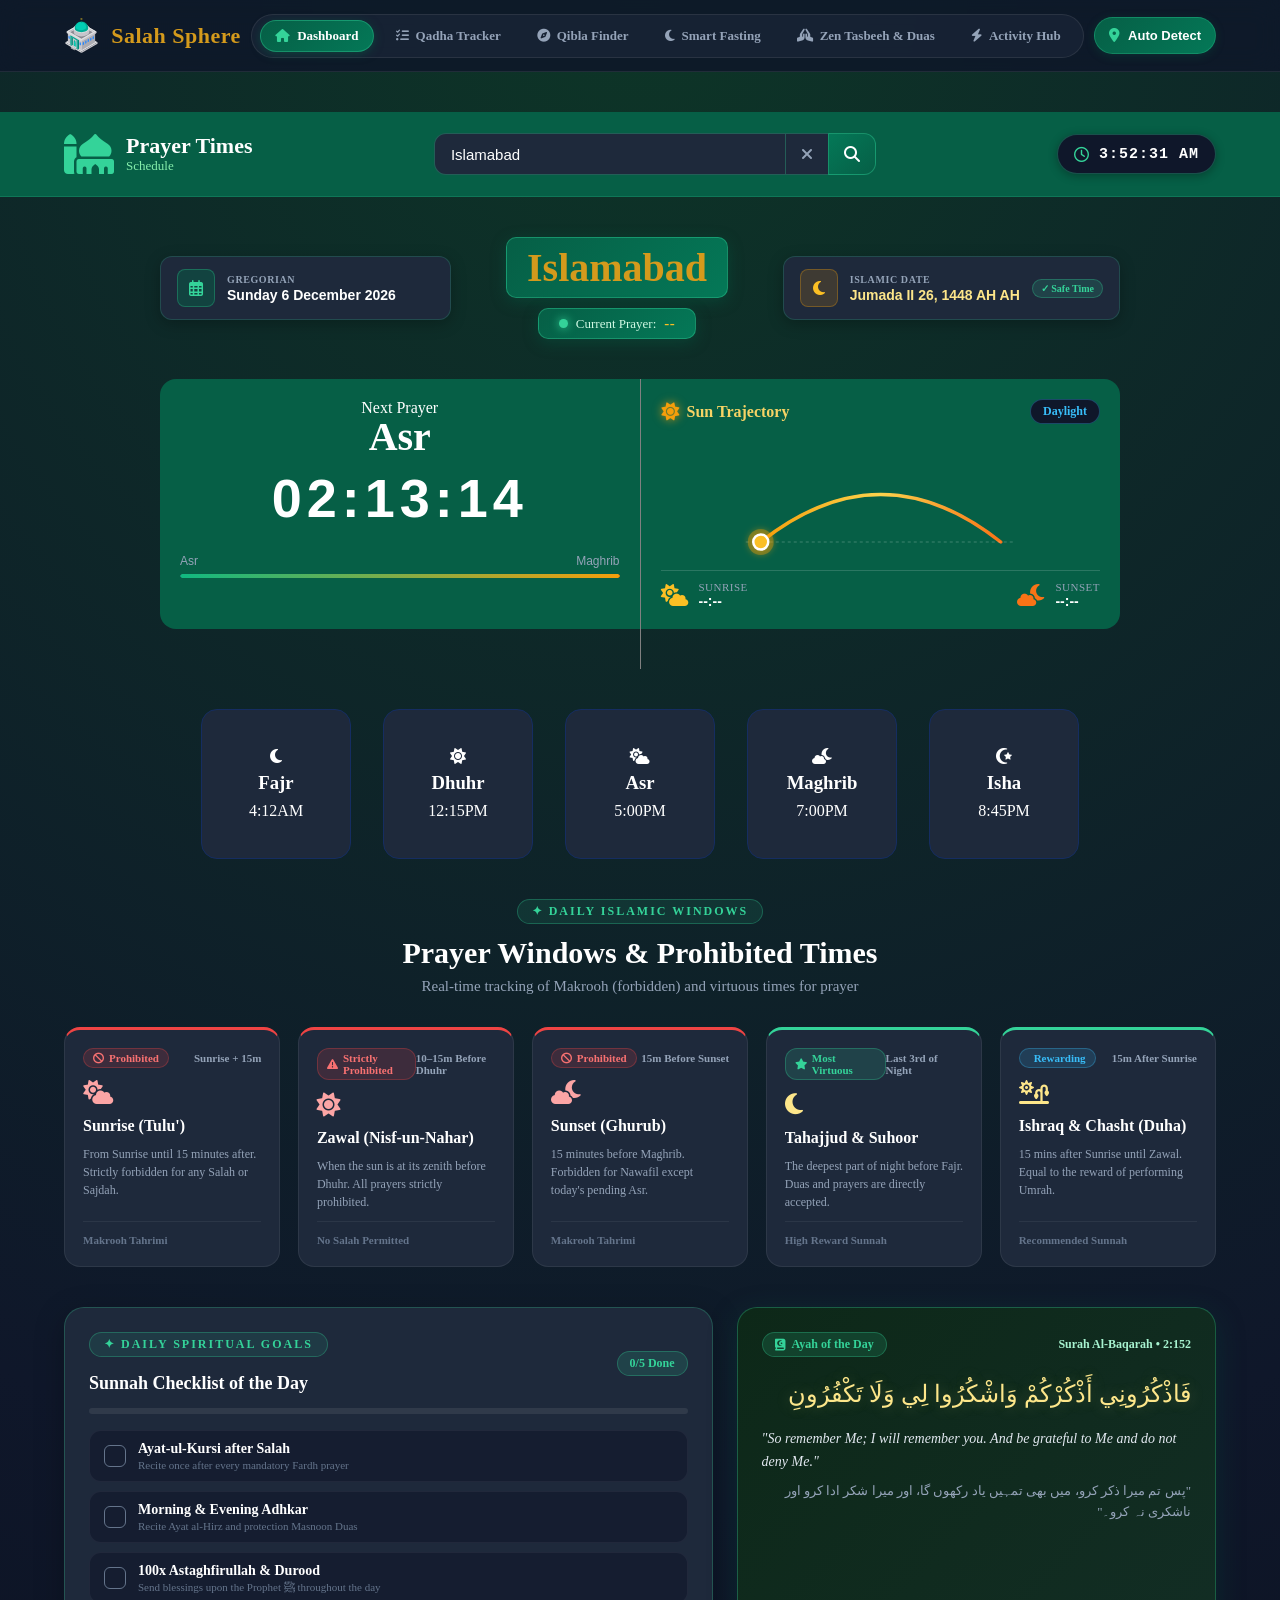
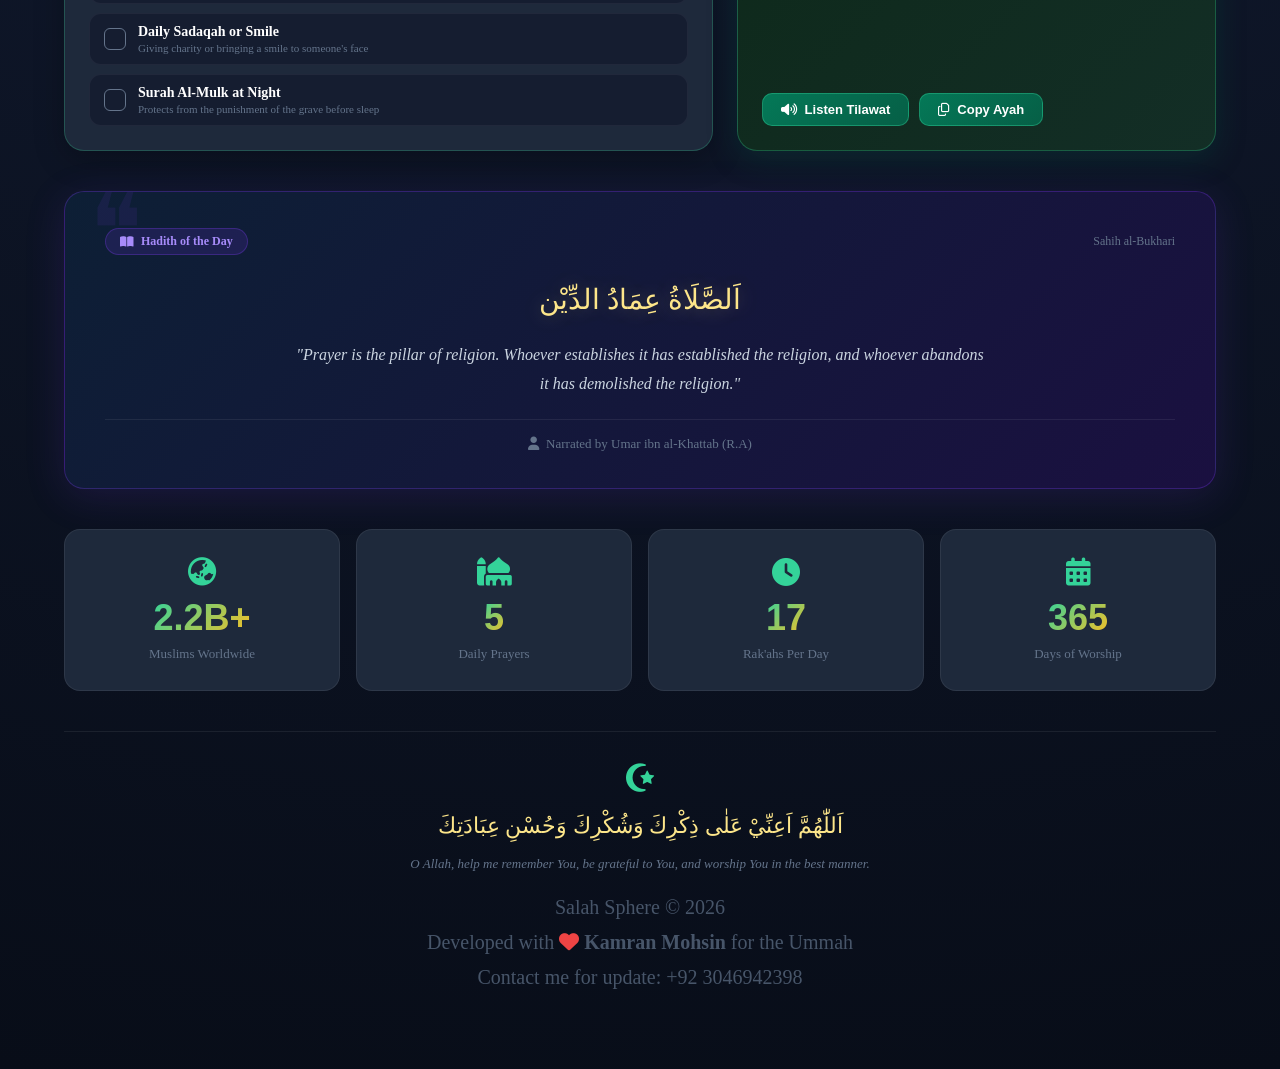
==== commit 01d64961: "update code" ====
--- a/index.html
+++ b/index.html
@@ -16,16 +16,35 @@
       <header>
         <div class="bar">
           <div class="nam">
-            <img src="mosque-icon.svg" width="28" height="28" alt="Salah Sphere" />
+            <img
+              src="mosque-icon.svg"
+              width="28"
+              height="28"
+              alt="Salah Sphere"
+            />
             <p>Salah Sphere</p>
           </div>
           <nav class="nav-links">
-            <a href="main.html" class="nav-item active"><i class="fa-solid fa-house"></i> <span>Dashboard</span></a>
-            <a href="qadha.html" class="nav-item"><i class="fa-solid fa-list-check"></i> <span>Qadha Tracker</span></a>
-            <a href="qibla.html" class="nav-item"><i class="fa-solid fa-compass"></i> <span>Qibla Finder</span></a>
-            <a href="fasting.html" class="nav-item"><i class="fa-solid fa-moon"></i> <span>Smart Fasting</span></a>
-            <a href="tasbeeh.html" class="nav-item"><i class="fa-solid fa-hands-praying"></i> <span>Zen Tasbeeh & Duas</span></a>
-            <a href="activity.html" class="nav-item"><i class="fa-solid fa-bolt"></i> <span>Activity Hub</span></a>
+            <a href="main.html" class="nav-item active"
+              ><i class="fa-solid fa-house"></i> <span>Dashboard</span></a
+            >
+            <a href="qadha.html" class="nav-item"
+              ><i class="fa-solid fa-list-check"></i>
+              <span>Qadha Tracker</span></a
+            >
+            <a href="qibla.html" class="nav-item"
+              ><i class="fa-solid fa-compass"></i> <span>Qibla Finder</span></a
+            >
+            <a href="fasting.html" class="nav-item"
+              ><i class="fa-solid fa-moon"></i> <span>Smart Fasting</span></a
+            >
+            <a href="tasbeeh.html" class="nav-item"
+              ><i class="fa-solid fa-hands-praying"></i>
+              <span>Zen Tasbeeh & Duas</span></a
+            >
+            <a href="activity.html" class="nav-item"
+              ><i class="fa-solid fa-bolt"></i> <span>Activity Hub</span></a
+            >
           </nav>
           <div class="detect">
             <i class="fa-solid fa-location-dot"></i>
@@ -61,7 +80,9 @@
       </div>
       <div class="location">
         <div class="loc-col date-col">
-          <div class="col-icon"><i class="fa-regular fa-calendar-days"></i></div>
+          <div class="col-icon">
+            <i class="fa-regular fa-calendar-days"></i>
+          </div>
           <div class="col-info">
             <span class="col-tag">Gregorian</span>
             <time>Wednesday, 23 September 2026</time>
@@ -110,22 +131,69 @@
             <div class="sun-arc-wrapper">
               <svg class="sun-svg" viewBox="0 0 300 130">
                 <defs>
-                  <linearGradient id="sunGradient" x1="0%" y1="0%" x2="100%" y2="0%">
+                  <linearGradient
+                    id="sunGradient"
+                    x1="0%"
+                    y1="0%"
+                    x2="100%"
+                    y2="0%"
+                  >
                     <stop offset="0%" stop-color="#F59E0B" />
                     <stop offset="50%" stop-color="#FCD34D" />
                     <stop offset="100%" stop-color="#F97316" />
                   </linearGradient>
-                  <filter id="sunGlow" x="-50%" y="-50%" width="200%" height="200%">
+                  <filter
+                    id="sunGlow"
+                    x="-50%"
+                    y="-50%"
+                    width="200%"
+                    height="200%"
+                  >
                     <feGaussianBlur stdDeviation="3" result="blur" />
-                    <feComposite in="SourceGraphic" in2="blur" operator="over" />
+                    <feComposite
+                      in="SourceGraphic"
+                      in2="blur"
+                      operator="over"
+                    />
                   </filter>
                 </defs>
-                <path id="sun-curve-bg" d="M 30,110 Q 150,15 270,110" fill="none" stroke="rgba(255,255,255,0.2)" stroke-dasharray="6,6" stroke-width="2.5" />
-                  <path id="sun-curve-progress" d="M 30,110 Q 150,15 270,110" fill="none" stroke="url(#sunGradient)" stroke-width="3.5" stroke-linecap="round" />
-                <line x1="15" y1="110" x2="285" y2="110" stroke="rgba(255,255,255,0.15)" stroke-width="1.5" stroke-dasharray="3,3" />
+                <path
+                  id="sun-curve-bg"
+                  d="M 30,110 Q 150,15 270,110"
+                  fill="none"
+                  stroke="rgba(255,255,255,0.2)"
+                  stroke-dasharray="6,6"
+                  stroke-width="2.5"
+                />
+                <path
+                  id="sun-curve-progress"
+                  d="M 30,110 Q 150,15 270,110"
+                  fill="none"
+                  stroke="url(#sunGradient)"
+                  stroke-width="3.5"
+                  stroke-linecap="round"
+                />
+                <line
+                  x1="15"
+                  y1="110"
+                  x2="285"
+                  y2="110"
+                  stroke="rgba(255,255,255,0.15)"
+                  stroke-width="1.5"
+                  stroke-dasharray="3,3"
+                />
                 <g id="moving-sun-group" transform="translate(30, 110)">
-                  <circle r="13" fill="rgba(245, 158, 11, 0.35)" filter="url(#sunGlow)"></circle>
-                  <circle r="7.5" fill="#FBBF24" stroke="#FFF" stroke-width="2.5"></circle>
+                  <circle
+                    r="13"
+                    fill="rgba(245, 158, 11, 0.35)"
+                    filter="url(#sunGlow)"
+                  ></circle>
+                  <circle
+                    r="7.5"
+                    fill="#FBBF24"
+                    stroke="#FFF"
+                    stroke-width="2.5"
+                  ></circle>
                 </g>
               </svg>
             </div>
@@ -180,58 +248,107 @@
         <div class="section-header reveal">
           <span class="section-badge">✦ Daily Islamic Windows</span>
           <h2>Prayer Windows & Prohibited Times</h2>
-          <p>Real-time tracking of Makrooh (forbidden) and virtuous times for prayer</p>
+          <p>
+            Real-time tracking of Makrooh (forbidden) and virtuous times for
+            prayer
+          </p>
         </div>
         <div class="windows-grid">
           <div class="window-card prohibited reveal">
             <div class="window-top">
-              <span class="window-badge red"><i class="fa-solid fa-ban"></i> Prohibited</span>
+              <span class="window-badge red"
+                ><i class="fa-solid fa-ban"></i> Prohibited</span
+              >
               <span class="window-time" id="tulu-time">Sunrise + 15m</span>
             </div>
             <div class="window-icon"><i class="fa-solid fa-cloud-sun"></i></div>
             <h3>Sunrise (Tulu')</h3>
-            <p>From Sunrise until 15 minutes after. Strictly forbidden for any Salah or Sajdah.</p>
-            <div class="window-footer"><span class="badge-sub">Makrooh Tahrimi</span></div>
+            <p>
+              From Sunrise until 15 minutes after. Strictly forbidden for any
+              Salah or Sajdah.
+            </p>
+            <div class="window-footer">
+              <span class="badge-sub">Makrooh Tahrimi</span>
+            </div>
           </div>
           <div class="window-card prohibited reveal">
             <div class="window-top">
-              <span class="window-badge red"><i class="fa-solid fa-triangle-exclamation"></i> Strictly Prohibited</span>
-              <span class="window-time" id="zawal-window-time">10–15m Before Dhuhr</span>
+              <span class="window-badge red"
+                ><i class="fa-solid fa-triangle-exclamation"></i> Strictly
+                Prohibited</span
+              >
+              <span class="window-time" id="zawal-window-time"
+                >10–15m Before Dhuhr</span
+              >
             </div>
             <div class="window-icon"><i class="fa-solid fa-sun"></i></div>
             <h3>Zawal (Nisf-un-Nahar)</h3>
-            <p>When the sun is at its zenith before Dhuhr. All prayers strictly prohibited.</p>
-            <div class="window-footer"><span class="badge-sub">No Salah Permitted</span></div>
+            <p>
+              When the sun is at its zenith before Dhuhr. All prayers strictly
+              prohibited.
+            </p>
+            <div class="window-footer">
+              <span class="badge-sub">No Salah Permitted</span>
+            </div>
           </div>
           <div class="window-card prohibited reveal">
             <div class="window-top">
-              <span class="window-badge red"><i class="fa-solid fa-ban"></i> Prohibited</span>
-              <span class="window-time" id="ghurub-time">15m Before Sunset</span>
-            </div>
-            <div class="window-icon"><i class="fa-solid fa-cloud-moon"></i></div>
+              <span class="window-badge red"
+                ><i class="fa-solid fa-ban"></i> Prohibited</span
+              >
+              <span class="window-time" id="ghurub-time"
+                >15m Before Sunset</span
+              >
+            </div>
+            <div class="window-icon">
+              <i class="fa-solid fa-cloud-moon"></i>
+            </div>
             <h3>Sunset (Ghurub)</h3>
-            <p>15 minutes before Maghrib. Forbidden for Nawafil except today's pending Asr.</p>
-            <div class="window-footer"><span class="badge-sub">Makrooh Tahrimi</span></div>
+            <p>
+              15 minutes before Maghrib. Forbidden for Nawafil except today's
+              pending Asr.
+            </p>
+            <div class="window-footer">
+              <span class="badge-sub">Makrooh Tahrimi</span>
+            </div>
           </div>
           <div class="window-card blessed reveal">
             <div class="window-top">
-              <span class="window-badge green"><i class="fa-solid fa-star"></i> Most Virtuous</span>
-              <span class="window-time" id="tahajjud-time">Last 3rd of Night</span>
+              <span class="window-badge green"
+                ><i class="fa-solid fa-star"></i> Most Virtuous</span
+              >
+              <span class="window-time" id="tahajjud-time"
+                >Last 3rd of Night</span
+              >
             </div>
             <div class="window-icon"><i class="fa-solid fa-moon"></i></div>
             <h3>Tahajjud & Suhoor</h3>
-            <p>The deepest part of night before Fajr. Duas and prayers are directly accepted.</p>
-            <div class="window-footer"><span class="badge-sub">High Reward Sunnah</span></div>
+            <p>
+              The deepest part of night before Fajr. Duas and prayers are
+              directly accepted.
+            </p>
+            <div class="window-footer">
+              <span class="badge-sub">High Reward Sunnah</span>
+            </div>
           </div>
           <div class="window-card blessed reveal">
             <div class="window-top">
-              <span class="window-badge blue"><i class="fa-solid fa-sparkles"></i> Rewarding</span>
+              <span class="window-badge blue"
+                ><i class="fa-solid fa-sparkles"></i> Rewarding</span
+              >
               <span class="window-time" id="duha-time">15m After Sunrise</span>
             </div>
-            <div class="window-icon"><i class="fa-solid fa-sun-plant-wilt"></i></div>
+            <div class="window-icon">
+              <i class="fa-solid fa-sun-plant-wilt"></i>
+            </div>
             <h3>Ishraq & Chasht (Duha)</h3>
-            <p>15 mins after Sunrise until Zawal. Equal to the reward of performing Umrah.</p>
-            <div class="window-footer"><span class="badge-sub">Recommended Sunnah</span></div>
+            <p>
+              15 mins after Sunrise until Zawal. Equal to the reward of
+              performing Umrah.
+            </p>
+            <div class="window-footer">
+              <span class="badge-sub">Recommended Sunnah</span>
+            </div>
           </div>
         </div>
       </section>
@@ -243,7 +360,9 @@
                 <span class="section-badge">✦ Daily Spiritual Goals</span>
                 <h3>Sunnah Checklist of the Day</h3>
               </div>
-              <span class="sunnah-count-badge" id="sunnahProgressBadge">0/5 Done</span>
+              <span class="sunnah-count-badge" id="sunnahProgressBadge"
+                >0/5 Done</span
+              >
             </div>
             <div class="sunnah-bar-wrap">
               <div class="sunnah-bar-fill" id="sunnahBarFill"></div>
@@ -267,36 +386,61 @@
                 <div class="check-box"><i class="fa-solid fa-check"></i></div>
                 <div class="sunnah-info">
                   <b>100x Astaghfirullah & Durood</b>
-                  <span>Send blessings upon the Prophet ﷺ throughout the day</span>
+                  <span
+                    >Send blessings upon the Prophet ﷺ throughout the day</span
+                  >
                 </div>
               </div>
               <div class="sunnah-item" data-id="s4">
                 <div class="check-box"><i class="fa-solid fa-check"></i></div>
                 <div class="sunnah-info">
                   <b>Daily Sadaqah or Smile</b>
-                  <span>Giving charity or bringing a smile to someone's face</span>
+                  <span
+                    >Giving charity or bringing a smile to someone's face</span
+                  >
                 </div>
               </div>
               <div class="sunnah-item" data-id="s5">
                 <div class="check-box"><i class="fa-solid fa-check"></i></div>
                 <div class="sunnah-info">
                   <b>Surah Al-Mulk at Night</b>
-                  <span>Protects from the punishment of the grave before sleep</span>
+                  <span
+                    >Protects from the punishment of the grave before
+                    sleep</span
+                  >
                 </div>
               </div>
             </div>
           </div>
           <div class="ayah-card reveal">
             <div class="ayah-top">
-              <span class="ayah-badge"><i class="fa-solid fa-quran"></i> Ayah of the Day</span>
+              <span class="ayah-badge"
+                ><i class="fa-solid fa-quran"></i> Ayah of the Day</span
+              >
               <span class="ayah-surah">Surah Al-Baqarah • 2:152</span>
             </div>
-            <div class="ayah-arabic">فَاذْكُرُونِي أَذْكُرْكُمْ وَاشْكُرُوا لِي وَلَا تَكْفُرُونِ</div>
-            <p class="ayah-trans">"So remember Me; I will remember you. And be grateful to Me and do not deny Me."</p>
-            <p class="ayah-urdu">"پس تم میرا ذکر کرو، میں بھی تمہیں یاد رکھوں گا، اور میرا شکر ادا کرو اور ناشکری نہ کرو۔"</p>
-            <div class="ayah-action-row" style="display:flex;gap:10px;flex-wrap:wrap;">
-              <button class="copy-ayah-btn" id="playAyahBtn"><i class="fa-solid fa-volume-high"></i> <span>Listen Tilawat</span></button>
-              <button class="copy-ayah-btn" id="copyAyahBtn"><i class="fa-regular fa-copy"></i> <span>Copy Ayah</span></button>
+            <div class="ayah-arabic">
+              فَاذْكُرُونِي أَذْكُرْكُمْ وَاشْكُرُوا لِي وَلَا تَكْفُرُونِ
+            </div>
+            <p class="ayah-trans">
+              "So remember Me; I will remember you. And be grateful to Me and do
+              not deny Me."
+            </p>
+            <p class="ayah-urdu">
+              "پس تم میرا ذکر کرو، میں بھی تمہیں یاد رکھوں گا، اور میرا شکر ادا
+              کرو اور ناشکری نہ کرو۔"
+            </p>
+            <div
+              class="ayah-action-row"
+              style="display: flex; gap: 10px; flex-wrap: wrap"
+            >
+              <button class="copy-ayah-btn" id="playAyahBtn">
+                <i class="fa-solid fa-volume-high"></i>
+                <span>Listen Tilawat</span>
+              </button>
+              <button class="copy-ayah-btn" id="copyAyahBtn">
+                <i class="fa-regular fa-copy"></i> <span>Copy Ayah</span>
+              </button>
             </div>
           </div>
         </div>
@@ -305,13 +449,22 @@
       <section class="scroll-section hadith-section reveal">
         <div class="hadith-card">
           <div class="hadith-top">
-            <span class="hadith-badge"><i class="fa-solid fa-book-open"></i> Hadith of the Day</span>
+            <span class="hadith-badge"
+              ><i class="fa-solid fa-book-open"></i> Hadith of the Day</span
+            >
             <span class="hadith-src">Sahih al-Bukhari</span>
           </div>
           <div class="hadith-arabic">اَلصَّلَاةُ عِمَادُ الدِّيْن</div>
-          <p class="hadith-text">"Prayer is the pillar of religion. Whoever establishes it has established the religion, and whoever abandons it has demolished the religion."</p>
+          <p class="hadith-text">
+            "Prayer is the pillar of religion. Whoever establishes it has
+            established the religion, and whoever abandons it has demolished the
+            religion."
+          </p>
           <div class="hadith-footer">
-            <span class="hadith-narrator"><i class="fa-solid fa-user"></i> Narrated by Umar ibn al-Khattab (R.A)</span>
+            <span class="hadith-narrator"
+              ><i class="fa-solid fa-user"></i> Narrated by Umar ibn al-Khattab
+              (R.A)</span
+            >
           </div>
         </div>
       </section>
@@ -344,12 +497,21 @@
       <footer class="dash-footer reveal">
         <div class="footer-quote">
           <i class="fa-solid fa-star-and-crescent"></i>
-          <p>اَللّٰهُمَّ اَعِنِّيْ عَلٰى ذِكْرِكَ وَشُكْرِكَ وَحُسْنِ عِبَادَتِكَ</p>
-          <span>O Allah, help me remember You, be grateful to You, and worship You in the best manner.</span>
+          <p>
+            اَللّٰهُمَّ اَعِنِّيْ عَلٰى ذِكْرِكَ وَشُكْرِكَ وَحُسْنِ عِبَادَتِكَ
+          </p>
+          <span
+            >O Allah, help me remember You, be grateful to You, and worship You
+            in the best manner.</span
+          >
         </div>
         <div class="footer-links">
           <span>Salah Sphere © 2026</span>
-          <span>Developed with <i class="fa-solid fa-heart" style="color:#ef4444"></i> <b>Kamran Mohsin</b> for the Ummah</span>
+          <span
+            >Developed with
+            <i class="fa-solid fa-heart" style="color: #ef4444"></i>
+            <b>Kamran Mohsin</b> for the Ummah</span
+          >
           <span>Contact me for update: +92 3046942398</span>
         </div>
       </footer>
--- a/style.css
+++ b/style.css
@@ -1,16 +1,24 @@
-*{
+*, *::before, *::after{
     margin: 0;
     padding: 0;
+    box-sizing: border-box;
+}
+html, body{
+    width: 100%;
+    max-width: 100%;
+    overflow-x: hidden;
 }
 body{
     display: flex;
     justify-content: center;
-    align-items: center;
+    align-items: flex-start;
     min-height: 100vh;
 }
 .map{
     min-height: 100vh;
     width: 100%;
+    max-width: 100%;
+    overflow-x: hidden;
     background: radial-gradient(circle at 50% 0%, #0d3527 0%, #0F172A 55%, #080d18 100%);
     color: #FFFFFF;
     display: flex;
@@ -21,7 +29,8 @@
 }
 header{
     width: 100%;
-    height: 72px;
+    min-height: 72px;
+    height: auto;
     background: rgba(15, 23, 42, 0.85);
     backdrop-filter: blur(12px);
     border-bottom: 1px solid rgba(255, 255, 255, 0.08);
@@ -175,9 +184,20 @@
     background: transparent;
     position: relative;
 }
+.search{
+    display: flex;
+    flex-direction: row;
+    align-items: center;
+    background: transparent;
+    position: relative;
+    max-width: 100%;
+}
 .search input{
-    height: 1.4rem;
+    height: 2.6rem;
     width: 22rem;
+    max-width: 100%;
+    flex: 1;
+    min-width: 0;
     color: #ffffff;
     background-color: #1E293B;
     font-size: 15px;
@@ -261,7 +281,8 @@
     transition: all 0.3s ease;
 }
 .location {
-    width: 60rem;
+    width: 90%;
+    max-width: 60rem;
     display: flex;
     flex-direction: row;
     justify-content: space-between;
@@ -393,17 +414,21 @@
     letter-spacing: 0.5px;
 }
 .curve{
+    width: 90%;
+    max-width: 60rem;
     display: flex;
     flex-direction: row;
+    justify-content: center;
 }
 .pray{
     height: 250px;
-    width: 30rem;
+    flex: 1;
+    max-width: 30rem;
+    width: 100%;
     background-color: #065F46;
     display: flex;
     flex-direction: column;
     align-items: center;
-    /* margin-right: 14rem; */
     border-radius: 1rem;
     padding: 20px;
     border-top-right-radius: 0%;
@@ -411,7 +436,9 @@
 }
 .sun{
     height: 250px;
-    width: 30rem;
+    flex: 1;
+    max-width: 30rem;
+    width: 100%;
     background-color: #065F46;
     padding: 20px;
     border-radius: 1rem;
@@ -566,8 +593,13 @@
     transition: all 0.3s ease-in-out;
 }
 .prayTimes{
-    display: flex;
-    gap: 4rem;
+    width: 90%;
+    max-width: 1250px;
+    display: flex;
+    justify-content: center;
+    align-items: center;
+    gap: 2rem;
+    flex-wrap: wrap;
 }
 .prayTimes .active-prayer {
     border-color: #22c55e !important;
@@ -1115,12 +1147,33 @@
     .center-grid {
         grid-template-columns: 1fr;
     }
-}
+    .location {
+        width: 95%;
+        gap: 1rem;
+    }
+    .curve {
+        width: 95%;
+    }
+}
+
 @media (max-width: 860px) {
+    .map {
+        gap: 1.8rem;
+        padding-bottom: 3rem;
+    }
+    header {
+        height: auto;
+        padding: 8px 0;
+    }
     .bar {
+        width: 92%;
         flex-wrap: wrap;
         gap: 12px;
-        padding: 10px 0;
+        padding: 6px 0;
+        justify-content: space-between;
+    }
+    .nam p {
+        font-size: 18px;
     }
     .nav-links {
         order: 3;
@@ -1128,6 +1181,7 @@
         overflow-x: auto;
         justify-content: flex-start;
         scrollbar-width: none;
+        -webkit-overflow-scrolling: touch;
         padding: 6px;
     }
     .nav-links::-webkit-scrollbar {
@@ -1138,38 +1192,218 @@
         padding: 6px 12px;
         font-size: 12px;
     }
-    .prayTimes {
-        flex-wrap: wrap;
-        justify-content: center;
-        gap: 1rem;
-    }
     .second-container {
+        width: 92%;
         flex-direction: column;
         align-items: stretch;
+        gap: 14px;
+    }
+    .search {
+        width: 100%;
+    }
+    .search input {
+        width: 100%;
+        flex: 1;
+        min-width: 0;
+    }
+    .clock {
+        align-self: center;
+    }
+    /* Location mobile */
+    .location {
+        width: 92%;
+        flex-direction: column;
+        gap: 1rem;
+        align-items: stretch;
+    }
+    .loc-col {
+        width: 100%;
+        box-sizing: border-box;
+    }
+    .city-col {
+        order: -1;
+        align-items: center;
+        text-align: center;
+    }
+    .location p {
+        font-size: 32px;
+        padding: 6px 18px;
+    }
+    /* Curve & Sun Trajectory mobile */
+    .curve {
+        width: 92%;
+        flex-direction: column;
+        align-items: center;
+        gap: 1.25rem;
+    }
+    .pray {
+        width: 100%;
+        max-width: 100%;
+        height: auto;
+        min-height: 240px;
+        border-radius: 1rem !important;
+        padding: 20px 16px;
+    }
+    .divide {
+        display: none;
+    }
+    .sun {
+        width: 100%;
+        max-width: 100%;
+        height: auto;
+        min-height: 240px;
+        border-radius: 1rem !important;
+        padding: 20px 16px;
+    }
+    /* Prayer times */
+    .prayTimes {
+        width: 92%;
         gap: 12px;
+        justify-content: center;
+    }
+    .fajr, .duhr, .asr, .mgrib, .isha {
+        height: 130px;
+        width: 130px;
+    }
+    .scroll-section {
+        width: 92%;
     }
     .stats-grid {
         grid-template-columns: repeat(2, 1fr);
     }
 }
+
 @media (max-width: 520px) {
+    .map {
+        gap: 1.5rem;
+    }
+    .bar {
+        width: 94%;
+        gap: 8px;
+    }
+    .nam img {
+        height: 1.8rem;
+        width: 1.8rem;
+    }
+    .nam p {
+        font-size: 16px;
+    }
+    .detect {
+        height: 2rem;
+        padding: 0 10px;
+    }
+    .detect button {
+        font-size: 11px;
+    }
+    .mosq i {
+        font-size: 30px;
+    }
+    .mosq h1 {
+        font-size: 18px;
+    }
+    .mosq p {
+        font-size: 11px;
+    }
+    .location p {
+        font-size: 26px;
+        padding: 4px 14px;
+    }
+    .location time, .islamic-date {
+        font-size: 12px;
+        white-space: normal;
+    }
+    .prayer-status-tag {
+        font-size: 9px;
+        padding: 2px 6px;
+    }
+    .current-prayer-btn {
+        padding: 5px 14px;
+        font-size: 12px;
+    }
+    .current-prayer-btn .current-name {
+        font-size: 13px;
+    }
+    .pray h2 {
+        font-size: 30px;
+    }
+    .pray time {
+        font-size: 34px;
+        letter-spacing: 2px;
+    }
+    .sun-header p {
+        font-size: 14px;
+    }
+    .sun-svg {
+        height: 110px;
+    }
+    /* 5 Prayer Cards 2 per row */
+    .prayTimes {
+        width: 94%;
+        gap: 10px;
+        justify-content: center;
+    }
     .fajr, .duhr, .asr, .mgrib, .isha {
-        width: 105px;
-        height: 105px;
+        width: calc(50% - 6px);
+        min-width: 120px;
+        max-width: 160px;
+        height: 110px;
+        border-radius: 12px;
+        gap: 0.25rem;
     }
     .fajr h3, .duhr h3, .asr h3, .mgrib h3, .isha h3 {
         font-size: 13px;
     }
-    .pray time {
-        font-size: 40px;
+    .fajr time, .duhr time, .asr time, .mgrib time, .isha time {
+        font-size: 13px;
+    }
+    .fajr i, .duhr i, .asr i, .mgrib i, .isha i {
+        font-size: 18px;
+    }
+    .section-header h2 {
+        font-size: 20px;
+    }
+    .section-header p {
+        font-size: 12px;
+    }
+    .windows-grid {
+        grid-template-columns: 1fr;
+        gap: 12px;
+    }
+    .window-card {
+        padding: 14px;
+    }
+    .sunnah-card, .calendar-card {
+        padding: 18px 14px;
     }
     .stats-grid {
-        grid-template-columns: 1fr;
+        grid-template-columns: repeat(2, 1fr);
+        gap: 10px;
+    }
+    .stat-card {
+        padding: 18px 12px;
+    }
+    .stat-num {
+        font-size: 20px;
     }
     .hadith-card {
-        padding: 24px 18px;
+        padding: 20px 14px;
     }
     .hadith-arabic {
-        font-size: 22px;
+        font-size: 18px;
+        line-height: 1.6;
+    }
+    .dash-footer {
+        width: 94%;
+        padding: 24px 0 12px;
+    }
+    .footer-quote p {
+        font-size: 14px;
+    }
+    .footer-quote span {
+        font-size: 12px;
+    }
+    .footer-links {
+        font-size: 12px;
+        gap: 6px;
     }
 }
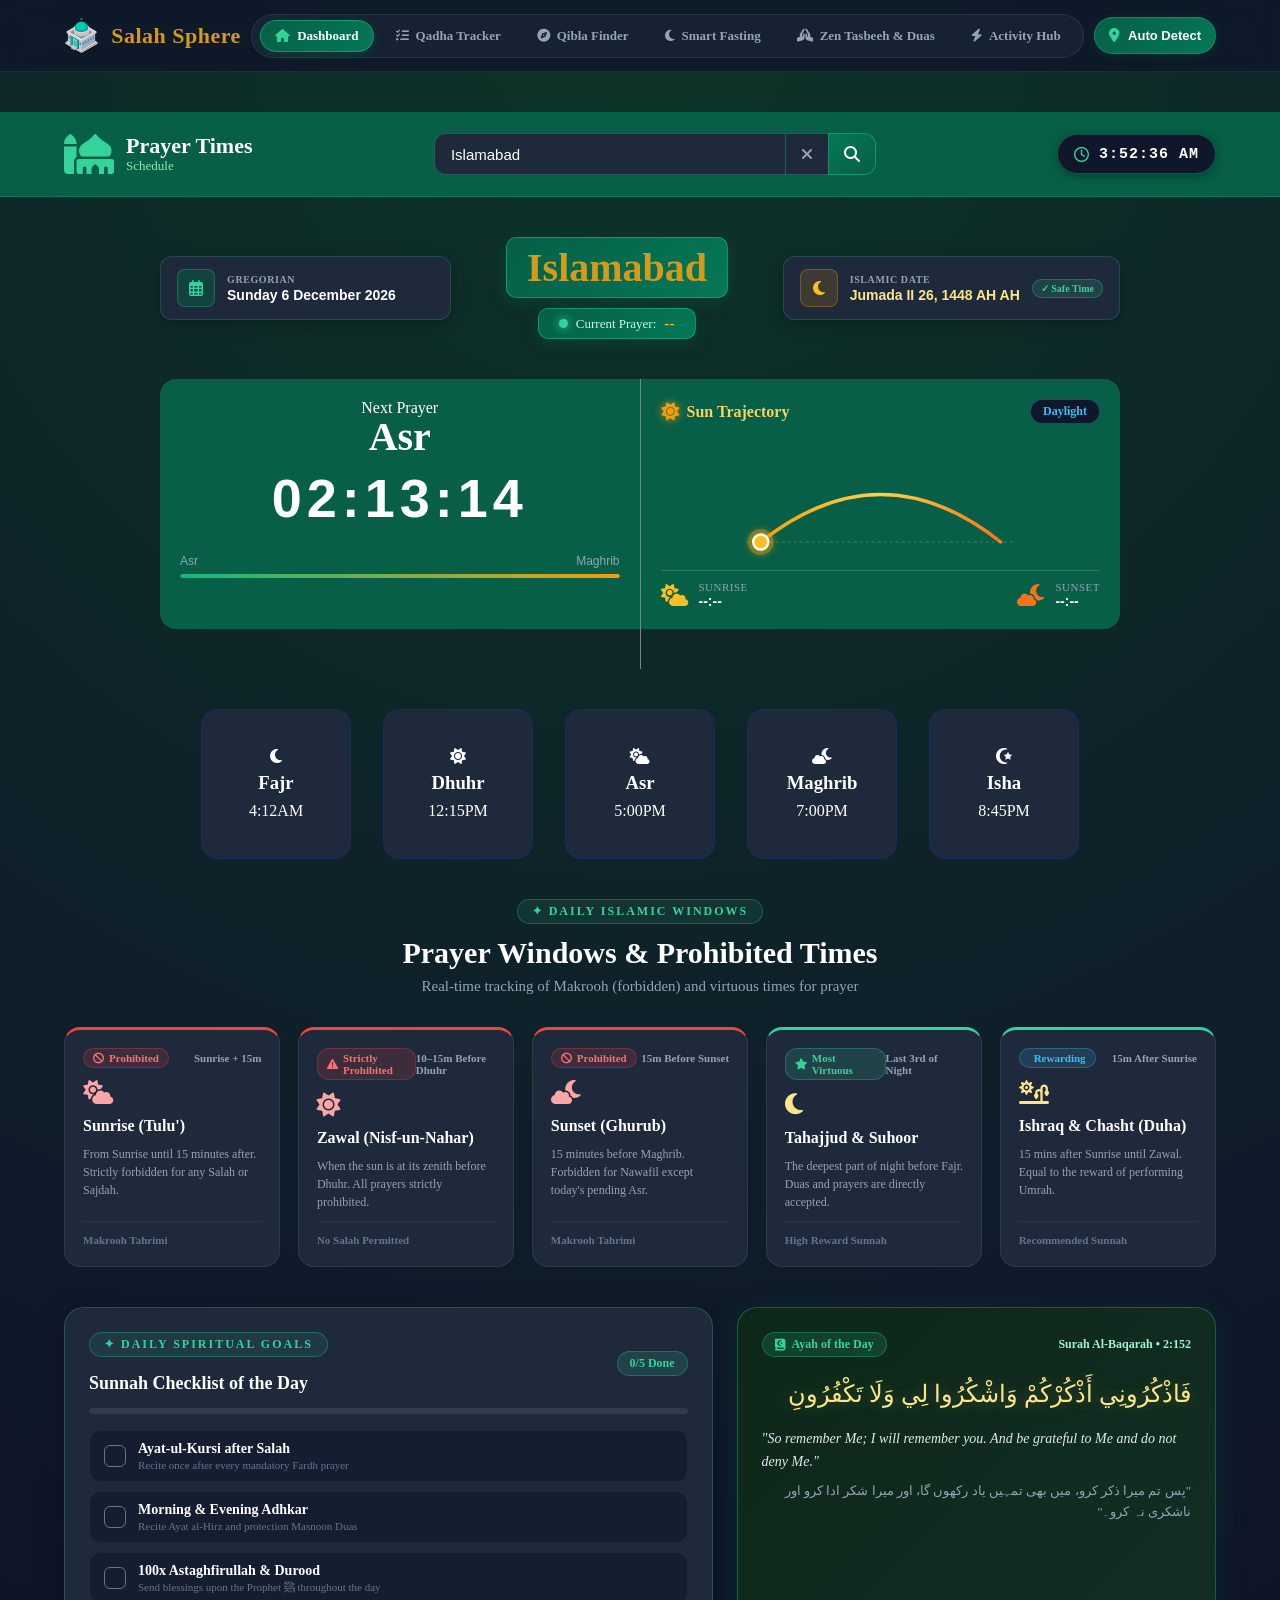
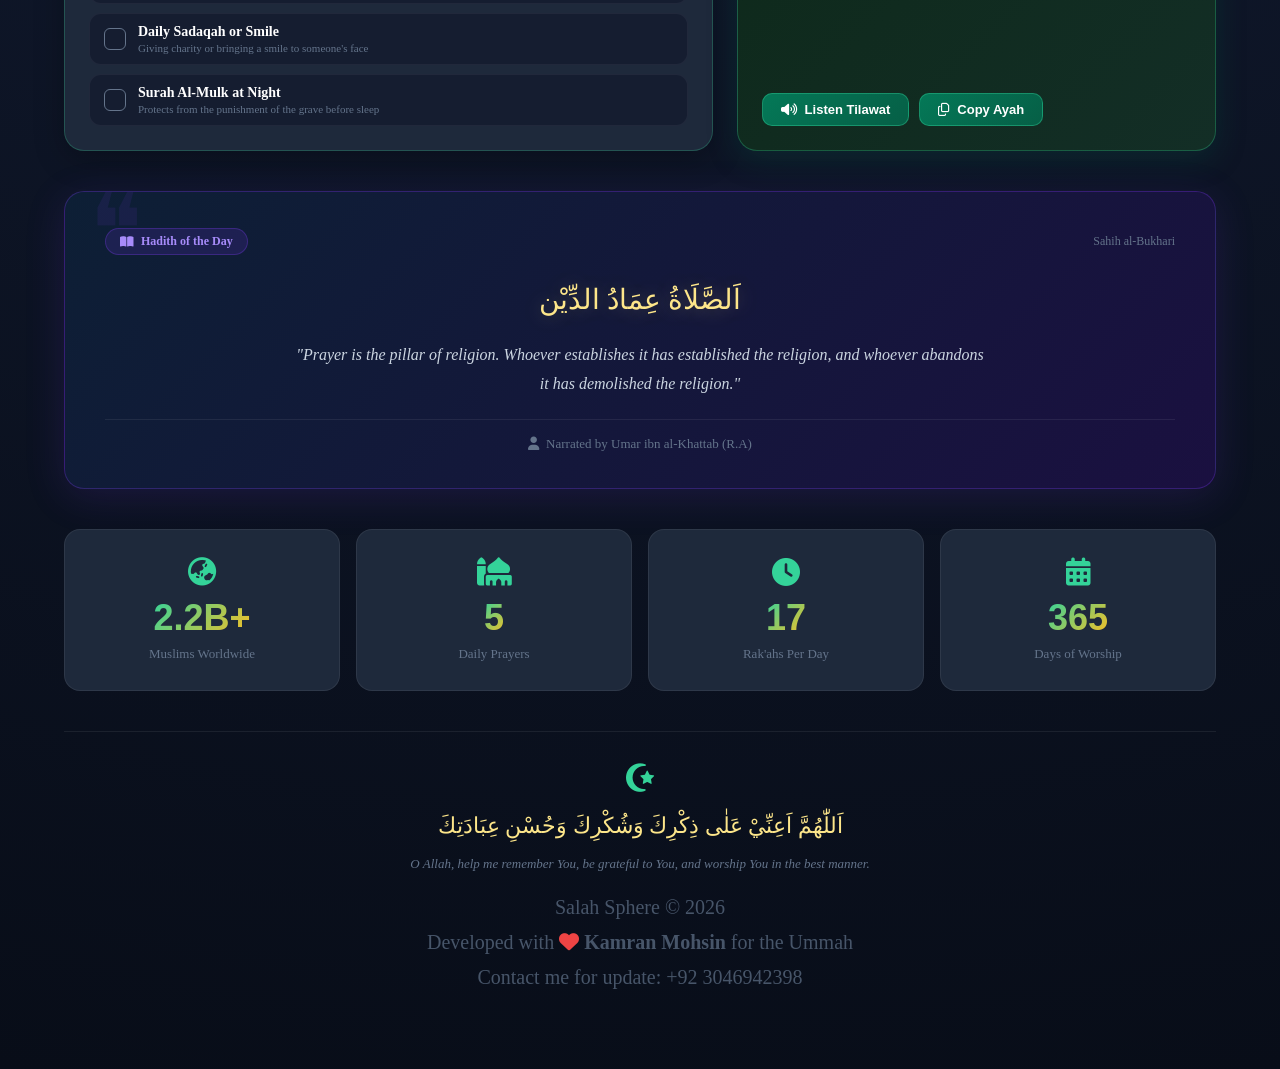
==== commit b8073485: "update code" ====
--- a/index.html
+++ b/index.html
@@ -25,7 +25,7 @@
             <p>Salah Sphere</p>
           </div>
           <nav class="nav-links">
-            <a href="main.html" class="nav-item active"
+            <a href="index.html" class="nav-item active"
               ><i class="fa-solid fa-house"></i> <span>Dashboard</span></a
             >
             <a href="qadha.html" class="nav-item"
